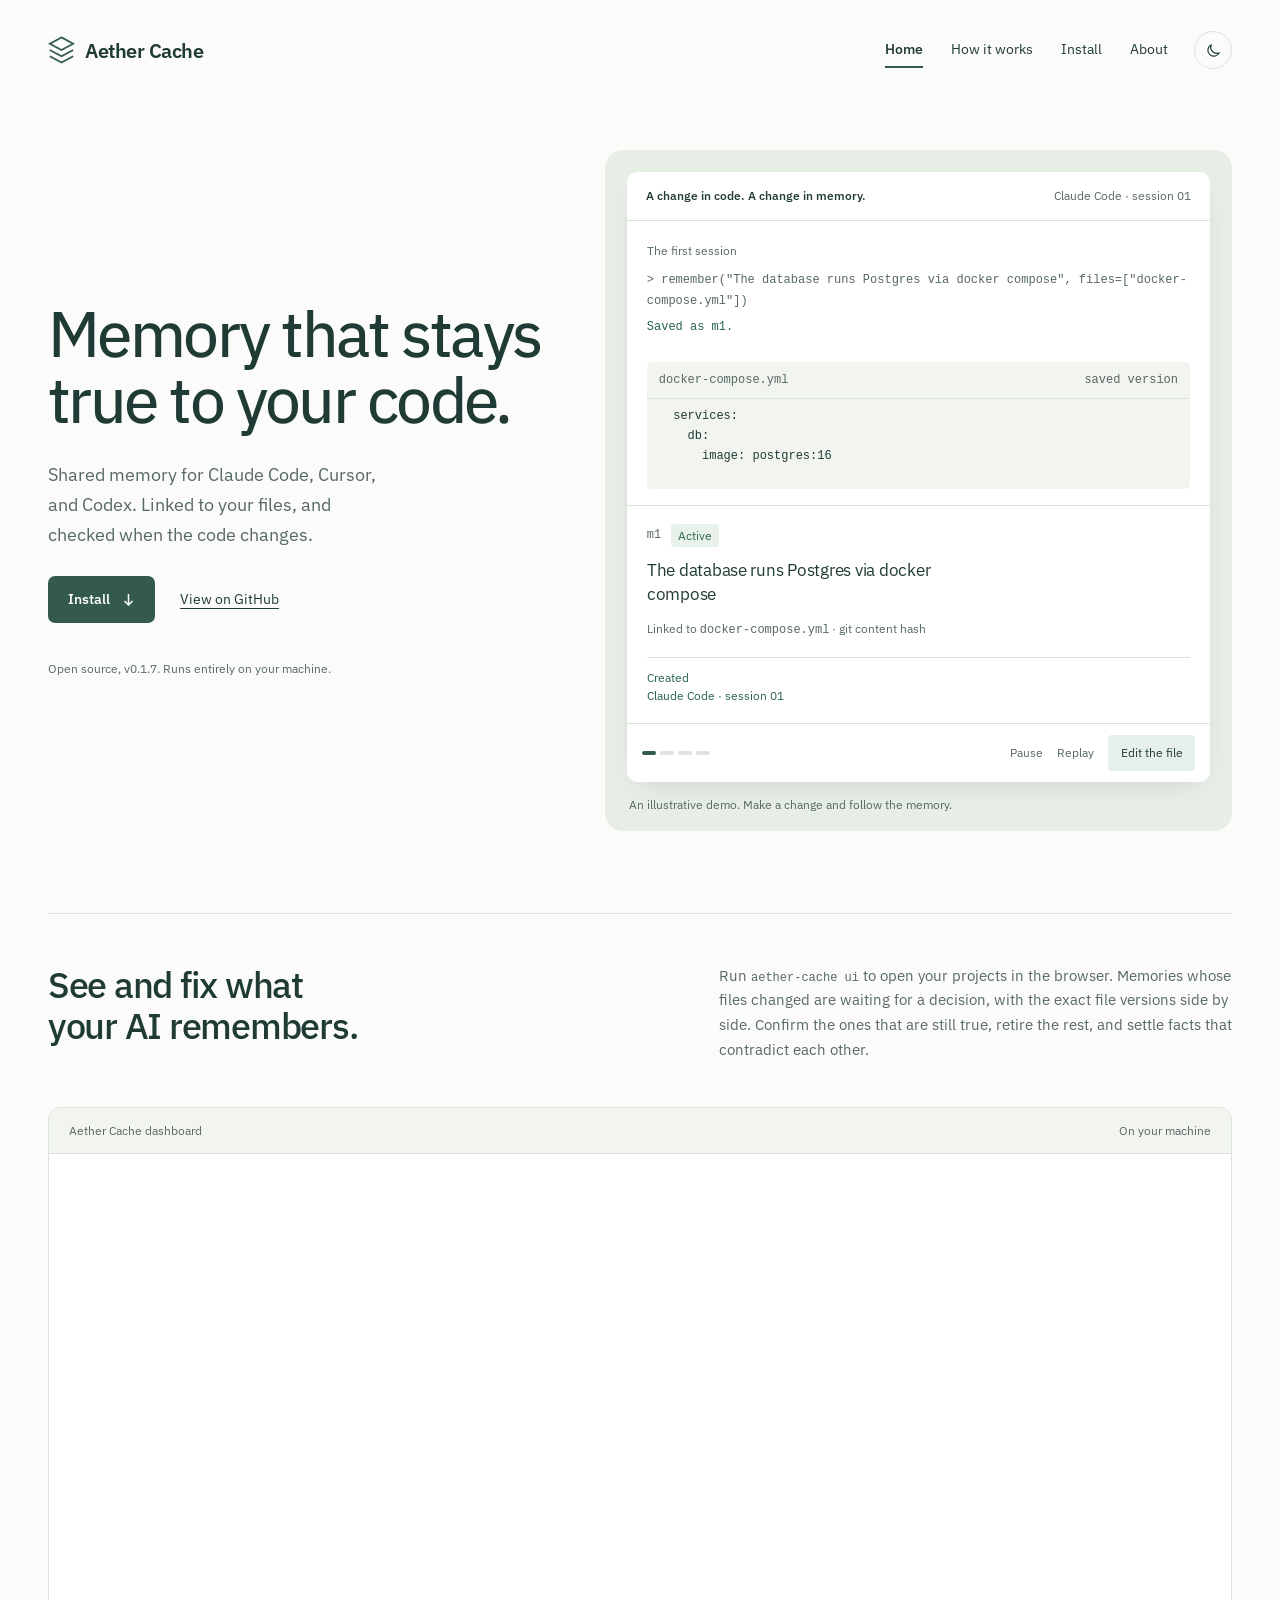
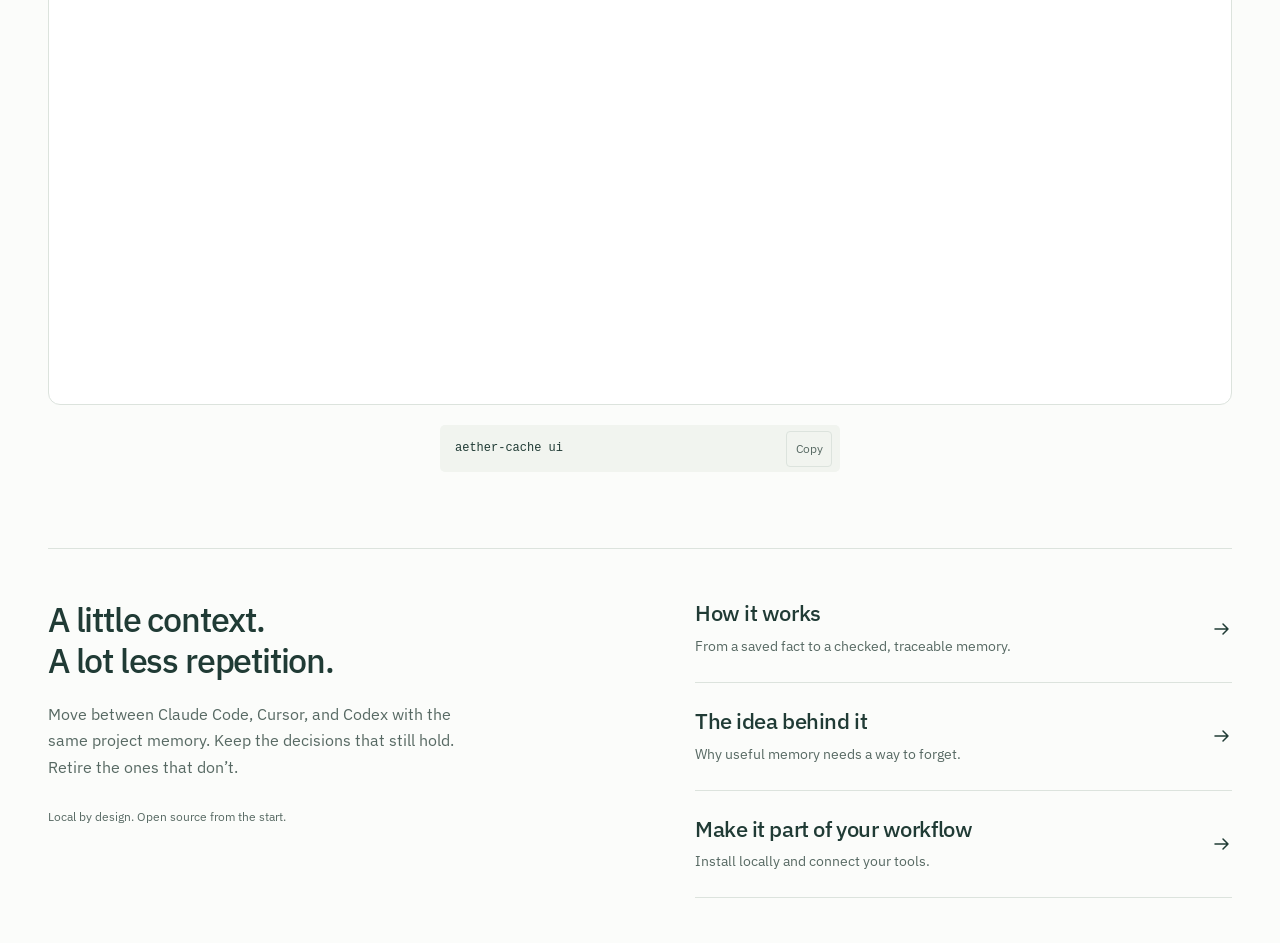
==== docs/index.html @ 4a7a73ed "0.1.7: automatic releases to PyPI, MCP Registry and GitHub" ====
<!doctype html>

<html lang="en">
  <head>
    <meta charset="utf-8" />
    <link
      href="data:image/svg+xml,%3Csvg xmlns=%27http://www.w3.org/2000/svg%27 viewBox=%270 0 32 32%27%3E%3Cpath d=%27M16 2 29 9 16 16 3 9 16 2Zm-13 14 13 7 13-7M3 23l13 7 13-7%27 fill=%27none%27 stroke=%27%2334594f%27 stroke-width=%272.3%27/%3E%3C/svg%3E"
      rel="icon"
    />
    <meta content="width=device-width,initial-scale=1" name="viewport" />
    <meta content="light dark" name="color-scheme" />
    <meta
      content="Shared memory for Claude Code, Cursor, and Codex. Local, open source, and checked against your code."
      name="description"
    />
    <title>Aether Cache — Memory that stays true to your code</title>
    <script>
      try {
        const t = localStorage.getItem("aether-theme");
        if (t === "light" || t === "dark")
          document.documentElement.dataset.theme = t;
      } catch (e) {}
    </script>
    <link href="assets/site.css?v=7" rel="stylesheet" />
    <link
      as="font"
      crossorigin=""
      href="assets/plex-sans.woff2"
      rel="preload"
      type="font/woff2"
    />
    <meta
      property="og:title"
      content="Aether Cache — Memory that stays true to your code"
    />
    <meta
      property="og:description"
      content="Shared memory for Claude Code, Cursor, and Codex. Local, open source, and checked against your code."
    />
    <meta property="og:type" content="website" />
    <meta
      property="og:url"
      content="https://anishchugh05.github.io/Aether-Cache-Redis-Compatible-Vector-Store/"
    />
    <meta
      property="og:image"
      content="https://anishchugh05.github.io/Aether-Cache-Redis-Compatible-Vector-Store/assets/og-image.png"
    />
    <meta property="og:image:width" content="1200" />
    <meta property="og:image:height" content="630" />
    <meta
      property="og:image:alt"
      content="Aether Cache. Memory that stays true to your code. A dashboard card shows a stale memory and the file versions behind it."
    />
    <meta name="twitter:card" content="summary_large_image" />
    <meta
      name="twitter:title"
      content="Aether Cache — Memory that stays true to your code"
    />
    <meta
      name="twitter:description"
      content="Shared memory for Claude Code, Cursor, and Codex. Local, open source, and checked against your code."
    />
    <meta
      name="twitter:image"
      content="https://anishchugh05.github.io/Aether-Cache-Redis-Compatible-Vector-Store/assets/og-image.png"
    />
    <meta
      name="twitter:image:alt"
      content="Aether Cache. Memory that stays true to your code. A stale-memory review card."
    />
  </head>
  <body class="page-index">
    <a class="skip" href="#main">Skip to content</a>
    <div class="wrap">
      <header class="masthead">
        <a aria-label="Aether Cache home" class="brand" href="index.html"
          ><svg
            aria-hidden="true"
            class="brand-mark"
            fill="none"
            viewBox="0 0 30 32"
          >
            <path
              d="M15 2 28 9 15 16 2 9 15 2Z"
              stroke="currentColor"
              stroke-width="2"
            ></path>
            <path
              d="m2 16 13 7 13-7M2 23l13 7 13-7"
              stroke="currentColor"
              stroke-width="2"
            ></path></svg
          >Aether Cache</a
        >
        <nav aria-label="Main navigation">
          <a aria-current="page" href="index.html">Home</a
          ><a href="how-it-works.html">How it works</a
          ><a href="install.html">Install</a><a href="about.html">About</a>
        </nav>
        <button
          aria-label="Switch color theme"
          class="theme"
          id="theme-toggle"
          type="button"
        >
          <svg
            aria-hidden="true"
            fill="none"
            height="17"
            viewBox="0 0 20 20"
            width="17"
          >
            <path
              d="M16.7 12.6A7 7 0 0 1 7.4 3.3 7 7 0 1 0 16.7 12.6Z"
              stroke="currentColor"
              stroke-linejoin="round"
              stroke-width="1.4"
            ></path>
          </svg>
        </button>
      </header>
    </div>
    <main id="main" tabindex="-1">
      <section aria-labelledby="hero-title" class="hero wrap">
        <div class="hero-copy">
          <h1 id="hero-title">Memory that stays true to your code.</h1>
          <div class="hero-aside">
            <p>
              Shared memory for Claude Code, Cursor, and Codex. Linked to your
              files, and checked when the code changes.
            </p>
            <div class="hero-actions">
              <a class="button" href="install.html"
                >Install
                <svg
                  aria-hidden="true"
                  fill="none"
                  height="14"
                  viewBox="0 0 13 14"
                  width="13"
                >
                  <path
                    d="M6.5 1v11m-4-4 4 4 4-4"
                    stroke="currentColor"
                    stroke-width="1.5"
                  ></path></svg></a
              ><a
                class="text-link"
                href="https://github.com/anishchugh05/Aether-Cache-Redis-Compatible-Vector-Store"
                >View on GitHub</a
              >
            </div>
          </div>
          <div class="hero-foot">
            <span>Open source, v0.1.7. Runs entirely on your machine.</span>
          </div>
        </div>
        <div class="hero-demo">
          <div
            aria-label="Interactive demonstration of a memory becoming outdated"
            class="workbench"
          >
            <div class="bench-bar">
              <span class="bench-title"
                >A change in code. A change in memory.</span
              ><span id="session-label">Claude Code · session 01</span>
            </div>
            <div class="bench-body">
              <div class="terminal">
                <div class="pane-label">
                  <span id="terminal-label">The first session</span>
                </div>
                <pre
                  id="demo-command"
                ><span class="prompt">&gt; </span>remember("The database runs Postgres via docker compose", files=["docker-compose.yml"])</pre>
                <div class="code-output" id="demo-output">Saved as m1.</div>
                <div class="file-diff">
                  <div class="file-title">
                    <span>docker-compose.yml</span
                    ><span id="file-state">saved version</span>
                  </div>
                  <div class="diff-code" id="diff-code">
                    <span class="diff-line"> services:</span
                    ><span class="diff-line"> db:</span
                    ><span class="diff-line"> image: postgres:16</span>
                  </div>
                </div>
              </div>
              <div class="inspector">
                <div class="memory-record">
                  <div class="memory-heading">
                    <code id="memory-id">m1</code
                    ><span class="badge" id="memory-status">Active</span>
                  </div>
                  <p class="memory-copy" id="memory-copy">
                    The database runs Postgres via docker compose
                  </p>
                  <div class="memory-meta" id="memory-meta">
                    Linked to <code>docker-compose.yml</code> · git content hash
                  </div>
                </div>
                <ol class="history" id="history">
                  <li class="current">
                    Created<span>Claude Code · session 01</span>
                  </li>
                </ol>
              </div>
            </div>
            <div class="bench-bottom">
              <div
                aria-hidden="true"
                class="step-indicator"
                id="step-indicator"
              >
                <i class="filled"></i><i></i><i></i><i></i
                ><span>1 of 4 · Remember</span>
              </div>
              <div class="controls">
                <button class="plain-button" id="pause" type="button">
                  Pause</button
                ><button class="plain-button" id="replay" type="button">
                  Replay</button
                ><button class="small-button" id="next" type="button">
                  Edit the file
                </button>
              </div>
            </div>
          </div>
          <p class="demo-caption">
            An illustrative demo. Make a change and follow the memory.
          </p>
        </div>
        <div
          aria-atomic="true"
          aria-live="polite"
          class="sr-only"
          id="demo-announcement"
          role="status"
        ></div>
      </section>
      <section class="dashboard-section wrap" aria-labelledby="dashboard-title">
        <div class="section-lead">
          <h2 id="dashboard-title">See and fix what your AI remembers.</h2>
          <p>
            Run <code>aether-cache ui</code> to open your projects in the
            browser. Memories whose files changed are waiting for a decision,
            with the exact file versions side by side. Confirm the ones that are
            still true, retire the rest, and settle facts that contradict each
            other.
          </p>
        </div>
        <figure class="dashboard-window">
          <figcaption class="dashboard-window-bar">
            <span>Aether Cache dashboard</span><span>On your machine</span>
          </figcaption>
          <picture data-theme-picture>
            <source
              data-dark-source
              data-mobile-source
              media="(max-width: 600px) and (prefers-color-scheme: dark)"
              srcset="assets/stale-card-dark.png 2x"
              width="860"
              height="618"
            />
            <source
              media="(max-width: 600px)"
              srcset="assets/stale-card-light.png 2x"
              width="860"
              height="618"
            />
            <source
              data-dark-source
              media="(prefers-color-scheme: dark)"
              srcset="assets/dashboard-dark.png 2x"
            />
            <img
              id="dashboard-image"
              src="assets/dashboard-light.png"
              srcset="assets/dashboard-light.png 2x"
              width="1440"
              height="900"
              loading="lazy"
              decoding="async"
              alt="Aether Cache dashboard showing two memories flagged as stale because docker-compose.yml and ci.yml changed, with saved and current file versions, plus one possible contradiction to resolve."
            />
          </picture>
        </figure>
        <div class="code-block dashboard-command">
          <pre>aether-cache ui</pre>
          <button
            type="button"
            class="copy-button"
            data-copy="aether-cache ui"
            aria-label="Copy dashboard command"
          >
            Copy
          </button>
        </div>
      </section>
      <section aria-labelledby="explore-title" class="home-directory wrap">
        <div class="directory-intro">
          <h2 id="explore-title">
            A little context.<br />A lot less repetition.
          </h2>
          <p>
            Move between Claude Code, Cursor, and Codex with the same project
            memory. Keep the decisions that still hold. Retire the ones that
            don’t.
          </p>
          <span class="directory-note"
            >Local by design. Open source from the start.</span
          >
        </div>
        <div class="directory-links">
          <a href="how-it-works.html"
            ><div>
              <h3>How it works</h3>
              <p>From a saved fact to a checked, traceable memory.</p>
            </div>
            <svg
              aria-hidden="true"
              class="link-arrow"
              fill="none"
              height="20"
              viewBox="0 0 20 20"
              width="20"
            >
              <path
                d="M3 10h13m-5-5 5 5-5 5"
                stroke="currentColor"
                stroke-linecap="round"
                stroke-linejoin="round"
                stroke-width="1.5"
              ></path></svg
          ></a>
          <a href="about.html"
            ><div>
              <h3>The idea behind it</h3>
              <p>Why useful memory needs a way to forget.</p>
            </div>
            <svg
              aria-hidden="true"
              class="link-arrow"
              fill="none"
              height="20"
              viewBox="0 0 20 20"
              width="20"
            >
              <path
                d="M3 10h13m-5-5 5 5-5 5"
                stroke="currentColor"
                stroke-linecap="round"
                stroke-linejoin="round"
                stroke-width="1.5"
              ></path></svg
          ></a>
          <a href="install.html"
            ><div>
              <h3>Make it part of your workflow</h3>
              <p>Install locally and connect your tools.</p>
            </div>
            <svg
              aria-hidden="true"
              class="link-arrow"
              fill="none"
              height="20"
              viewBox="0 0 20 20"
              width="20"
            >
              <path
                d="M3 10h13m-5-5 5 5-5 5"
                stroke="currentColor"
                stroke-linecap="round"
                stroke-linejoin="round"
                stroke-width="1.5"
              ></path></svg
          ></a>
        </div>
      </section>
    </main>
    <div class="wrap">
      <footer class="footer">
        <span>© 2026 Anish Chugh</span>
        <div class="footer-links">
          <a href="install.html#faq">FAQ</a
          ><a href="https://github.com/anishchugh05/Aether-Cache-Redis-Compatible-Vector-Store/blob/main/LICENSE"
            >License</a
          ><a href="install.html#contact">Contact</a
          ><a
            href="https://github.com/anishchugh05/Aether-Cache-Redis-Compatible-Vector-Store"
            >GitHub</a
          ><a href="https://pypi.org/project/aether-cache/">PyPI</a
          ><a href="https://glama.ai/mcp/servers/anishchugh05/Aether-Cache-Redis-Compatible-Vector-Store">Glama</a
          ><span>Aether Cache v0.1.7</span>
        </div>
      </footer>
    </div>
    <div
      aria-live="polite"
      class="sr-only"
      id="copy-status"
      role="status"
    ></div>
    <script defer="" src="assets/site.js?v=7"></script>
  </body>
</html>
---- docs/assets/site.css ----
/* IBM Plex Sans, SIL Open Font License; see FONT-LICENSE.txt. */
@font-face {
  font-family: "IBM Plex Sans";
  font-style: normal;
  font-weight: 400 700;
  font-display: swap;
  src: url(plex-sans.woff2) format("woff2");
}
:root {
  --paper: #fbfcfa;
  --surface: #fff;
  --ink: #203b35;
  --muted: #576963;
  --accent: #34594f;
  --accent-soft: #e6efeb;
  --active: #29654a;
  --active-soft: #e8f2eb;
  --stale: #a34b39;
  --stale-soft: #faede7;
  --line: #dce3dd;
  --subtle: #f1f4ef;
  --deep: #233e37;
  --inverse: #eef4ed;
  --canvas: #e7eee6;
  --mono: ui-monospace, SFMono-Regular, Consolas, monospace;
  --sans: "IBM Plex Sans", sans-serif;
  --ease: cubic-bezier(0.23, 1, 0.32, 1);
}
@media (prefers-color-scheme: dark) {
  :root:not([data-theme="light"]) {
    --paper: #16221f;
    --surface: #1d2c27;
    --ink: #e9eee5;
    --muted: #b0bfb4;
    --accent: #bdcfc1;
    --accent-soft: #2b4036;
    --active: #b1d3b9;
    --active-soft: #294034;
    --stale: #edb4a2;
    --stale-soft: #48352c;
    --line: #3a4d43;
    --subtle: #22342b;
    --deep: #243b32;
    --canvas: #283d32;
  }
}
:root[data-theme="dark"] {
  --paper: #16221f;
  --surface: #1d2c27;
  --ink: #e9eee5;
  --muted: #b0bfb4;
  --accent: #bdcfc1;
  --accent-soft: #2b4036;
  --active: #b1d3b9;
  --active-soft: #294034;
  --stale: #edb4a2;
  --stale-soft: #48352c;
  --line: #3a4d43;
  --subtle: #22342b;
  --deep: #243b32;
  --canvas: #283d32;
}
* {
  box-sizing: border-box;
}
html {
  scroll-behavior: smooth;
  scroll-padding-top: 40px;
  scrollbar-color: var(--line) var(--paper);
}
body {
  margin: 0;
  color: var(--ink);
  background: var(--paper);
  font: 16px/1.65 var(--sans);
  -webkit-font-smoothing: antialiased;
}
h1,
h2,
h3,
p,
pre {
  margin: 0;
}
h1,
h2,
h3 {
  text-wrap: balance;
  font-weight: 500;
}
h1 {
  font-size: 64px;
  line-height: 1.03;
  letter-spacing: -0.04em;
}
h2 {
  font-size: 40px;
  line-height: 1.15;
  letter-spacing: -0.035em;
}
h3 {
  font-size: 22px;
  line-height: 1.3;
  letter-spacing: -0.02em;
}
p {
  max-width: 65ch;
}
a {
  color: inherit;
  text-underline-offset: 4px;
}
button {
  font: inherit;
  cursor: pointer;
}
button,
a {
  touch-action: manipulation;
  -webkit-tap-highlight-color: transparent;
}
button:disabled {
  cursor: default;
  opacity: 0.55;
}
button:focus-visible,
a:focus-visible {
  outline: 2px solid var(--accent);
  outline-offset: 5px;
}
::selection {
  color: var(--surface);
  background: var(--accent);
}
code,
pre {
  font-family: var(--mono);
}
code {
  font-size: 0.8em;
}
pre {
  font-size: 12px;
  line-height: 1.8;
  white-space: pre-wrap;
  overflow-wrap: anywhere;
}
.wrap {
  width: min(1200px, calc(100% - 96px));
  margin-inline: auto;
}
.muted {
  color: var(--muted);
}
.sr-only {
  position: absolute;
  width: 1px;
  height: 1px;
  padding: 0;
  margin: -1px;
  overflow: hidden;
  clip: rect(0, 0, 0, 0);
  white-space: nowrap;
  border: 0;
}
[hidden] {
  display: none !important;
}
.skip {
  position: fixed;
  left: 16px;
  top: -100px;
  background: var(--surface);
  padding: 10px;
  z-index: 20;
}
.skip:focus {
  top: 12px;
}
/* Quiet navigation leaves the first viewport to the product. */
.masthead {
  height: 100px;
  display: flex;
  align-items: center;
  justify-content: space-between;
}
.brand {
  display: inline-flex;
  align-items: center;
  gap: 10px;
  text-decoration: none;
  font-size: 20px;
  font-weight: 600;
  letter-spacing: -0.025em;
}
.brand-mark {
  width: 27px;
  height: 30px;
  color: var(--accent);
}
nav {
  display: flex;
  align-items: center;
  gap: 30px;
  font-size: 14px;
}
nav a {
  text-decoration: none;
}
.theme {
  display: grid;
  place-items: center;
  width: 38px;
  height: 38px;
  background: transparent;
  border: 1px solid var(--line);
  border-radius: 50%;
  color: var(--ink);
}
.hero {
  display: grid;
  grid-template-columns: 0.88fr 1.12fr;
  gap: 64px;
  align-items: center;
  padding: 50px 0 82px;
}
.hero-copy h1 {
  max-width: 8em;
  font-weight: 450;
}
.hero-aside > p {
  font-size: 18px;
  line-height: 1.65;
  max-width: 30ch;
  color: var(--muted);
  margin: 27px 0;
}
.hero-actions {
  display: flex;
  align-items: center;
  gap: 25px;
}
.button {
  display: inline-flex;
  align-items: center;
  justify-content: center;
  gap: 12px;
  text-decoration: none;
  color: var(--surface);
  background: var(--accent);
  border: 0;
  border-radius: 7px;
  padding: 12px 20px;
  font-size: 14px;
  font-weight: 550;
  transition: transform 140ms var(--ease);
}
.button:active {
  transform: scale(0.98);
}
.text-link {
  font-size: 14px;
}
.hero-foot {
  display: flex;
  flex-wrap: wrap;
  gap: 18px;
  font-size: 12px;
  color: var(--muted);
  margin-top: 36px;
}
.hero-foot span + span:before {
  content: "·";
  margin-right: 18px;
}
.hero-demo {
  background: var(--canvas);
  padding: 22px 22px 0;
  border-radius: 18px;
  min-width: 0;
}
.demo-caption {
  font-size: 12px;
  color: var(--muted);
  padding: 14px 2px 17px;
  line-height: 1.5;
}
.workbench {
  background: var(--surface);
  border-radius: 10px;
  box-shadow: 0 10px 28px -14px #203b3533;
  overflow: hidden;
}
.bench-bar {
  display: flex;
  align-items: center;
  justify-content: space-between;
  gap: 16px;
  border-bottom: 1px solid var(--line);
  padding: 14px 19px;
  font-size: 12px;
  color: var(--muted);
}
.bench-title {
  font-weight: 550;
  color: var(--ink);
  font-size: 12px;
}
.bench-bar #session-label {
  max-width: 140px;
  text-align: right;
  font-size: 12px;
  line-height: 1.45;
}
.terminal {
  padding: 20px 20px 16px;
}
.pane-label {
  font-size: 12px;
  color: var(--muted);
  display: flex;
  justify-content: space-between;
  margin-bottom: 9px;
}
.terminal pre {
  font-size: 12px;
  min-height: 44px;
  color: var(--muted);
}
.code-output {
  font: 12px/1.6 var(--mono);
  min-height: 36px;
  margin: 4px 0 8px;
  color: var(--active);
}
.file-diff {
  background: var(--subtle);
  border-radius: 5px;
  overflow: hidden;
}
.file-title {
  display: flex;
  justify-content: space-between;
  padding: 9px 12px;
  border-bottom: 1px solid var(--line);
  font: 12px/1.5 var(--mono);
  color: var(--muted);
}
.diff-code {
  padding: 7px 0;
  font: 12px/1.7 var(--mono);
  min-height: 90px;
}
.diff-line {
  display: block;
  padding: 0 12px;
  white-space: pre-wrap;
  overflow-wrap: anywhere;
}
.removed {
  color: var(--stale);
  background: var(--stale-soft);
}
.added {
  color: var(--active);
  background: var(--active-soft);
}
.inspector {
  padding: 18px 20px;
  border-top: 1px solid var(--line);
  min-height: 210px;
}
.memory-record {
  margin-bottom: 16px;
}
.memory-heading {
  display: flex;
  align-items: center;
  gap: 10px;
  margin-bottom: 12px;
}
.memory-heading code {
  font-size: 12px;
  color: var(--muted);
}
.badge {
  color: var(--active);
  background: var(--active-soft);
  padding: 2px 7px;
  font-size: 12px;
  border-radius: 3px;
}
.badge.outdated {
  color: var(--stale);
  background: var(--stale-soft);
}
.badge.pending {
  background: var(--subtle);
  color: var(--muted);
}
.memory-copy {
  font-size: 17px;
  line-height: 1.4;
  letter-spacing: -0.015em;
  max-width: 30ch;
}
.memory-copy.retired {
  color: var(--muted);
  text-decoration: line-through;
  text-decoration-thickness: 1px;
}
.memory-meta {
  font-size: 12px;
  color: var(--muted);
  margin-top: 12px;
}
.memory-meta code {
  font-size: 12px;
}
.history {
  list-style: none;
  display: flex;
  gap: 14px;
  padding: 12px 0 0;
  margin: 0;
  border-top: 1px solid var(--line);
  font-size: 12px;
}
.history li {
  position: relative;
  flex: 1;
  min-width: 0;
  padding: 0;
  color: var(--muted);
  line-height: 1.4;
  overflow-wrap: anywhere;
}
.history li:last-child {
  padding-bottom: 0;
}
.history li:before {
  display: none;
}
.history .current {
  color: var(--active);
}
.history .current:before {
  background: var(--active);
}
.history .stale {
  color: var(--stale);
}
.history .stale:before {
  background: var(--stale);
}
.history span {
  display: block;
  font-size: 12px;
  line-height: 1.5;
}
.bench-bottom {
  padding: 11px 15px;
  border-top: 1px solid var(--line);
  display: flex;
  gap: 16px;
  align-items: center;
  justify-content: space-between;
}
.step-indicator {
  display: flex;
  gap: 4px;
  align-items: center;
}
.step-indicator i {
  height: 4px;
  width: 14px;
  background: var(--line);
  border-radius: 2px;
}
.step-indicator .filled {
  background: var(--accent);
}
.step-indicator span {
  font-size: 0;
}
.controls {
  display: flex;
  align-items: center;
  gap: 14px;
}
.small-button,
.plain-button {
  font-size: 12px;
  min-height: 36px;
  border: 0;
  color: var(--ink);
  background: transparent;
  padding: 5px 0;
}
.small-button {
  border-radius: 4px;
  background: var(--accent-soft);
  padding: 5px 9px;
  min-width: 87px;
}
.plain-button {
  color: var(--muted);
}
/* A change in reading pace, rather than another full-width banner. */
.problem {
  padding: 48px 0 72px;
}
.problem-inner {
  display: grid;
  grid-template-columns: 0.68fr 1.32fr;
  gap: 90px;
  border-top: 1px solid var(--line);
  padding-top: 44px;
}
.problem h2 {
  font-size: 26px;
  letter-spacing: -0.025em;
  line-height: 1.3;
  max-width: 15ch;
}
.problem p {
  font-size: 17px;
  color: var(--muted);
  max-width: 58ch;
}
.section {
  padding-block: 80px;
}
.section-lead {
  display: flex;
  justify-content: space-between;
  gap: 70px;
  align-items: end;
  margin-bottom: 44px;
}
.section-lead h2 {
  max-width: 17ch;
}
.section-lead > p {
  font-size: 15px;
  color: var(--muted);
  max-width: 43ch;
}
.features {
  padding-top: 15px;
  padding-bottom: 80px;
}
.features .section-lead h2 {
  max-width: 25ch;
  font-size: 35px;
}
.feature-proofs {
  display: grid;
  grid-template-columns: 1fr 1fr;
  gap: 70px;
}
.feature-row h3 {
  margin-bottom: 13px;
}
.feature-row p {
  font-size: 15px;
  line-height: 1.7;
  color: var(--muted);
}
.evidence {
  font-size: 14px;
  line-height: 1.8;
  margin-top: 24px;
  overflow-wrap: anywhere;
}
.evidence code {
  font-size: 12px;
}
.evidence .old {
  color: var(--stale);
  text-decoration: line-through;
}
.evidence .new {
  color: var(--active);
}
.evidence .small {
  font-size: 12px;
  color: var(--muted);
  margin-top: 5px;
}
.feature-proofs .evidence {
  background: var(--subtle);
  border-radius: 6px;
  min-height: 116px;
  padding: 18px 22px;
}
.feature-support {
  margin-top: 44px;
  border-top: 1px solid var(--line);
}
.feature-support .feature-row {
  display: grid;
  grid-template-columns: 1.25fr 0.75fr;
  gap: 85px;
  padding: 27px 0;
  border-bottom: 1px solid var(--line);
}
.feature-support h3 {
  font-size: 19px;
  margin-bottom: 8px;
}
.feature-support p {
  font-size: 14px;
  max-width: 57ch;
}
.feature-support .evidence {
  margin: 0;
  align-self: center;
  font-size: 12px;
}
.tool-names {
  display: flex;
  gap: 20px;
  font-size: 13px;
  font-weight: 550;
  margin-bottom: 7px;
}
/* The engine is an architectural cross-section, with typography doing the labeling. */
.stack-section {
  background: var(--deep);
  color: #edf3ec;
  padding-block: 68px;
}
.stack-grid {
  display: grid;
  grid-template-columns: 0.8fr 1.2fr;
  gap: 100px;
  align-items: start;
}
.stack-copy h2 {
  font-size: 37px;
  max-width: 10ch;
}
.stack-copy p {
  font-size: 15px;
  color: #c1d0c5;
  margin-top: 23px;
}
.stack-copy .aside-note {
  font-size: 12px;
  line-height: 1.8;
  margin-top: 30px;
  padding-top: 19px;
  border-top: 1px solid #526c5e;
}
.layers {
  list-style: none;
  padding: 0;
  margin: 0;
}
.layer {
  display: grid;
  grid-template-columns: 125px 1fr;
  gap: 25px;
  padding: 19px 23px;
  background: #304c40;
  border-top: 1px solid #607669;
}
.layer:first-child {
  margin-left: 40px;
}
.layer:nth-child(2) {
  margin-left: 30px;
  background: #345344;
}
.layer:nth-child(3) {
  margin-left: 20px;
  background: #3a5b49;
}
.layer:nth-child(4) {
  margin-left: 10px;
  background: #426450;
}
.layer:last-child {
  background: #c7d7bd;
  color: #253f31;
}
.layer strong {
  font-size: 14px;
  font-weight: 550;
}
.layer p {
  font-size: 12px;
  line-height: 1.65;
  color: #e0e9df;
}
.layer:last-child p {
  color: #304b37;
}
.stack-base {
  font-size: 12px;
  color: #c1d0c5;
  margin-top: 17px;
}
.architecture {
  background: var(--subtle);
  border-radius: 10px;
  padding: 24px 28px;
}
.architecture-top {
  display: flex;
  justify-content: space-between;
  color: var(--muted);
  font-size: 12px;
}
.architecture svg {
  width: 100%;
  height: auto;
  display: block;
  margin-top: 12px;
}
.architecture .box {
  fill: var(--surface);
  stroke: var(--line);
}
.architecture .engine {
  fill: var(--accent-soft);
  stroke: var(--accent);
}
.architecture .connector {
  fill: none;
  stroke: var(--muted);
  stroke-width: 1.2;
}
.architecture text {
  font-family: var(--sans);
  fill: var(--ink);
}
.architecture .svg-muted {
  fill: var(--muted);
}
.architecture .svg-blue {
  fill: var(--accent);
}
.mobile-diagram {
  display: none !important;
}
.architecture-note {
  font-size: 12px;
  color: var(--muted);
  margin-top: 16px;
}
.install-section {
  background: var(--subtle);
  padding-block: 72px;
}
.install-grid {
  display: grid;
  grid-template-columns: 0.83fr 1.17fr;
  gap: 95px;
}
.install-intro h2 {
  max-width: 11ch;
}
.install-intro > p {
  font-size: 16px;
  color: var(--muted);
  margin-top: 24px;
}
.install-version {
  font-size: 12px;
  color: var(--muted);
  margin-top: 26px;
}
.install-step {
  display: grid;
  grid-template-columns: 25px 1fr;
  gap: 16px;
  margin-bottom: 28px;
}
.step-number {
  font-size: 12px;
  line-height: 24px;
  width: 24px;
  height: 24px;
  text-align: center;
  border: 1px solid var(--line);
  border-radius: 50%;
  color: var(--muted);
}
.install-step h3 {
  font-size: 18px;
  line-height: 24px;
  margin-bottom: 12px;
}
.install-step p {
  font-size: 12px;
  color: var(--muted);
  margin-top: 13px;
}
.prereq {
  display: grid;
  gap: 14px;
}
.prereq-row strong {
  font-size: 12px;
  font-weight: 500;
}
.prereq-row > a {
  font-size: 12px;
  color: var(--muted);
  margin-left: 12px;
}
.prereq-row p {
  margin-top: 5px;
}
.prereq-note {
  margin: 0;
  font-size: 13px;
  color: var(--muted);
}
.code-block {
  background: var(--surface);
  border-radius: 5px;
  padding: 13px 65px 13px 15px;
  position: relative;
  margin-top: 7px;
  min-height: 47px;
}
.code-block pre {
  font-size: 12px;
  white-space: pre-wrap;
  overflow-wrap: anywhere;
}
.install-step .prereq-note {
  margin-top: 10px;
}
.prereq-note a,
.other-ways a {
  color: var(--ink);
  text-underline-offset: 3px;
}
.other-ways {
  margin-top: 44px;
  padding-top: 28px;
  border-top: 1px solid var(--line);
  scroll-margin-top: 24px;
}
.other-ways h2 {
  font-size: 18px;
  line-height: 24px;
  font-weight: 500;
  letter-spacing: 0;
}
.other-ways > p {
  font-size: 13px;
  color: var(--muted);
  margin: 8px 0 16px;
  max-width: 60ch;
}
.other-ways .prereq-row + .prereq-row {
  margin-top: 14px;
}
.copy-button {
  position: absolute;
  right: 8px;
  top: 9px;
  background: transparent;
  color: var(--muted);
  border: 1px solid var(--line);
  border-radius: 4px;
  font-size: 12px;
  min-width: 46px;
  min-height: 28px;
  padding: 4px 7px;
}
.install-main {
  background: var(--deep);
  color: #edf3ec;
  padding-block: 21px;
}
.install-main pre {
  font-size: 12px;
  line-height: 2;
}
.install-main .copy-button {
  color: #edf3ec;
  border-color: #607669;
}
.prompt-quote {
  font-size: 15px;
  line-height: 1.7;
  letter-spacing: -0.01em;
  margin: 14px 0 0;
  padding: 15px 18px;
  background: var(--accent-soft);
  border-radius: 5px;
}
.command-list {
  padding: 0;
  margin: 24px 0 0;
  list-style: none;
}
.command-list li {
  display: flex;
  gap: 20px;
  padding: 11px 0;
  border-top: 1px solid var(--line);
  font-size: 12px;
  color: var(--muted);
}
.command-list code {
  flex-shrink: 0;
  font-size: 12px;
  color: var(--ink);
}
.measurement-table {
  margin-bottom: 45px;
}
table {
  width: 100%;
  border-collapse: collapse;
  text-align: left;
  font-size: 13px;
  font-variant-numeric: tabular-nums;
}
th,
td {
  padding: 22px 24px 22px 0;
  border-bottom: 1px solid var(--line);
  vertical-align: top;
}
thead th {
  font-size: 12px;
  font-weight: 400;
  color: var(--muted);
  padding-top: 0;
  padding-bottom: 13px;
}
tbody th {
  font-size: 16px;
  font-weight: 500;
  letter-spacing: -0.015em;
}
td strong {
  display: block;
  font-size: 17px;
  font-weight: 500;
}
td span {
  display: block;
  font-size: 12px;
  color: var(--muted);
  margin-top: 4px;
}
td:last-child {
  color: var(--muted);
  font-size: 12px;
}
.finding {
  display: grid;
  grid-template-columns: 1fr 1fr;
  gap: 90px;
  align-items: center;
}
.finding h3 {
  font-size: 24px;
  max-width: 24ch;
  margin-bottom: 15px;
}
.finding p {
  font-size: 14px;
  color: var(--muted);
}
.plot {
  padding: 24px;
  background: var(--subtle);
  border-radius: 7px;
  font-size: 12px;
}
.plot-head {
  display: flex;
  justify-content: space-between;
  font-size: 12px;
  color: var(--muted);
  margin-bottom: 20px;
}
.plot-label {
  display: flex;
  justify-content: space-between;
  margin: 16px 0 8px;
}
.plot-track {
  height: 10px;
  background: var(--line);
  position: relative;
}
.plot-range {
  position: absolute;
  left: 73%;
  width: 19%;
  height: 100%;
  background: var(--accent);
}
.plot-point {
  position: absolute;
  left: 94%;
  height: 18px;
  top: -4px;
  width: 3px;
  background: var(--stale);
}
.plot-ticks {
  display: flex;
  justify-content: space-between;
  font-size: 12px;
  color: var(--muted);
  margin-top: 13px;
}
.plot-example {
  font: 12px/1.8 var(--mono);
  margin-top: 20px;
  color: var(--muted);
}
.measurement-note {
  margin-top: 25px;
  font-size: 12px;
  color: var(--muted);
}
.status-section {
  padding-block: 46px;
  border-top: 1px solid var(--line);
}
.status-grid {
  display: grid;
  grid-template-columns: 1fr 1fr;
  gap: 90px;
}
.status-grid h2 {
  font-size: 28px;
  line-height: 1.2;
}
.status-grid > div > p {
  font-size: 14px;
  color: var(--muted);
  margin-top: 16px;
}
.status-row {
  display: grid;
  grid-template-columns: 58px 1fr;
  gap: 20px;
  border-bottom: 1px solid var(--line);
  padding: 0 0 18px;
  margin-bottom: 18px;
  font-size: 12px;
}
.status-row p {
  font-size: 13px;
  color: var(--muted);
}
.status-row > span {
  color: var(--muted);
}
.status-row .now {
  color: var(--active);
}
.closing {
  display: flex;
  justify-content: space-between;
  align-items: center;
  padding: 40px 0 60px;
  gap: 30px;
}
.closing h3 {
  font-size: 28px;
}
.closing p {
  font-size: 14px;
  color: var(--muted);
  margin-top: 8px;
}
.footer {
  padding: 25px 0 34px;
  border-top: 1px solid var(--line);
  font-size: 12px;
  color: var(--muted);
  display: flex;
  align-items: center;
  justify-content: space-between;
  gap: 25px;
}
.footer-links {
  display: flex;
  flex-wrap: wrap;
  gap: 8px 24px;
}
.footer-links > * {
  white-space: nowrap;
}
.footer a {
  text-decoration: none;
}
@media (hover: hover) and (pointer: fine) {
  .button:hover {
    opacity: 0.9;
  }
  .small-button:hover,
  .copy-button:hover,
  .theme:hover {
    background: var(--accent-soft);
  }
}
@media (min-width: 1600px) {
  .wrap {
    width: min(1280px, calc(100% - 120px));
  }
  .hero {
    gap: 90px;
  }
}
@media (max-width: 1100px) {
  .wrap {
    width: calc(100% - 64px);
  }
  .hero {
    gap: 40px;
    grid-template-columns: 0.85fr 1.15fr;
  }
  .hero h1 {
    font-size: 59px;
  }
  .hero-demo {
    padding: 15px 15px 0;
  }
  .hero-aside > p {
    font-size: 16px;
  }
  .inspector {
    grid-template-columns: 1fr 110px;
    gap: 15px;
  }
  .memory-copy {
    font-size: 15px;
  }
  .stack-grid,
  .install-grid {
    gap: 55px;
  }
  .layer {
    grid-template-columns: 100px 1fr;
    gap: 15px;
    padding: 16px;
  }
  .problem-inner,
  .finding,
  .status-grid {
    gap: 50px;
  }
  .feature-proofs {
    gap: 45px;
  }
  .feature-support .feature-row {
    gap: 50px;
  }
}
@media (max-width: 860px) {
  .masthead {
    height: 84px;
  }
  nav {
    gap: 20px;
  }
  .hero {
    grid-template-columns: 1fr;
    gap: 38px;
    padding: 35px 0 40px;
  }
  .hero-copy {
    max-width: 640px;
  }
  .hero-copy h1 {
    max-width: 12ch;
    font-size: 64px;
  }
  .hero-aside > p {
    font-size: 17px;
    max-width: 42ch;
    margin-block: 22px;
  }
  .hero-foot {
    margin-top: 25px;
  }
  .hero-demo {
    max-width: 670px;
    width: 100%;
    padding: 24px 24px 0;
  }
  .terminal pre {
    min-height: 42px;
  }
  .inspector {
    grid-template-columns: 1fr 180px;
    min-height: 165px;
  }
  .memory-copy {
    font-size: 18px;
  }
  .bench-bar #session-label {
    max-width: none;
  }
  .hero-demo .demo-caption {
    text-align: center;
  }
  .section {
    padding-block: 60px;
  }
  .problem {
    padding: 30px 0 55px;
  }
  .problem-inner {
    gap: 35px;
  }
  .features {
    padding-top: 0;
  }
  .stack-grid {
    gap: 40px;
    grid-template-columns: 1fr 1.4fr;
  }
  .stack-copy h2 {
    font-size: 32px;
  }
  .layer {
    grid-template-columns: 1fr;
    gap: 5px;
  }
  .layer:first-child {
    margin-left: 24px;
  }
  .layer:nth-child(2) {
    margin-left: 18px;
  }
  .layer:nth-child(3) {
    margin-left: 12px;
  }
  .layer:nth-child(4) {
    margin-left: 6px;
  }
  .install-grid {
    grid-template-columns: 0.8fr 1.2fr;
    gap: 40px;
  }
  .section-lead {
    gap: 40px;
    align-items: start;
  }
  .section-lead h2 {
    font-size: 34px;
  }
  .section-lead p {
    max-width: 33ch;
    font-size: 14px;
  }
  .install-intro h2 {
    font-size: 34px;
  }
  .finding {
    gap: 35px;
  }
  .plot {
    padding: 18px;
  }
  .status-grid {
    gap: 40px;
  }
  th,
  td {
    padding-right: 18px;
  }
  tbody th {
    font-size: 14px;
  }
  td strong {
    font-size: 15px;
  }
}
@media (max-width: 600px) {
  .wrap {
    width: calc(100% - 40px);
  }
  .masthead {
    height: 76px;
  }
  .brand {
    font-size: 18px;
  }
  .brand-mark {
    width: 23px;
    height: 25px;
  }
  nav {
    gap: 17px;
    font-size: 13px;
  }
  .nav-how,
  .nav-github {
    display: none;
  }
  .theme {
    width: 34px;
    height: 34px;
  }
  .hero {
    padding-top: 26px;
    padding-bottom: 30px;
    gap: 30px;
  }
  .hero-copy h1 {
    font-size: clamp(45px, 12vw, 65px);
    line-height: 1.07;
    max-width: 12ch;
  }
  .hero-aside > p {
    font-size: 16px;
    max-width: 35ch;
    margin-block: 22px;
  }
  .hero-actions {
    gap: 24px;
  }
  .button {
    padding: 12px 18px;
    min-height: 44px;
  }
  .hero-foot {
    font-size: 12px;
    gap: 12px;
  }
  .hero-foot span + span:before {
    margin-right: 12px;
  }
  .hero-demo {
    padding: 12px 12px 0;
    border-radius: 13px;
  }
  .workbench {
    border-radius: 7px;
  }
  .bench-bar {
    padding: 11px 13px;
    gap: 12px;
  }
  .bench-title {
    font-size: 12px;
    max-width: 20ch;
    line-height: 1.5;
  }
  .bench-bar #session-label {
    max-width: 100px;
    font-size: 12px;
  }
  .terminal {
    padding: 17px 13px 14px;
  }
  .pane-label {
    font-size: 12px;
  }
  .terminal pre {
    font-size: 12px;
    min-height: 74px;
  }
  .code-output {
    font-size: 12px;
    min-height: 36px;
  }
  .file-title {
    font-size: 12px;
    padding: 8px 9px;
    gap: 10px;
  }
  .diff-code {
    font-size: 12px;
  }
  .diff-line {
    padding-inline: 9px;
  }
  .inspector {
    padding: 16px 13px;
    min-height: 0;
  }
  .memory-copy {
    font-size: 17px;
  }
  .memory-meta {
    font-size: 12px;
  }
  .history {
    display: flex;
    gap: 12px;
    min-height: 60px;
    border-top: 1px solid var(--line);
    padding-top: 12px;
  }
  .history li {
    border-left: 0;
    padding: 0;
    flex: 1;
    font-size: 12px;
  }
  .history li:before {
    display: none;
  }
  .history span {
    font-size: 12px;
    margin-top: 4px;
  }
  .bench-bottom {
    padding: 7px 11px;
    gap: 9px;
  }
  .step-indicator {
    gap: 3px;
  }
  .step-indicator i {
    width: 9px;
    height: 3px;
  }
  .controls {
    gap: 10px;
  }
  .small-button,
  .plain-button {
    font-size: 12px;
    min-height: 38px;
  }
  .small-button {
    min-width: 78px;
  }
  .hero-demo .demo-caption {
    font-size: 12px;
    padding-block: 12px 14px;
    text-align: left;
  }
  .problem {
    padding: 22px 0 42px;
  }
  .problem-inner {
    grid-template-columns: 1fr;
    gap: 18px;
    padding-top: 28px;
  }
  .problem h2 {
    font-size: 25px;
    max-width: none;
  }
  .problem p {
    font-size: 16px;
  }
  .section {
    padding-block: 46px;
  }
  h2 {
    font-size: 31px;
  }
  .features {
    padding-top: 0;
  }
  .features .section-lead h2 {
    font-size: 29px;
    max-width: 21ch;
  }
  .section-lead {
    display: block;
    margin-bottom: 28px;
  }
  .section-lead h2 {
    font-size: 32px;
    max-width: 18ch;
  }
  .section-lead > p {
    font-size: 14px;
    max-width: 40ch;
    margin-top: 18px;
  }
  .feature-proofs {
    grid-template-columns: 1fr;
    gap: 28px;
  }
  .feature-proofs h3 {
    font-size: 21px;
  }
  .feature-row p {
    font-size: 15px;
  }
  .feature-proofs .evidence {
    margin-top: 17px;
    padding: 16px 18px;
    min-height: 0;
  }
  .feature-support {
    margin-top: 30px;
  }
  .feature-support .feature-row {
    grid-template-columns: 1fr;
    gap: 16px;
    padding: 25px 0;
  }
  .feature-support h3 {
    font-size: 20px;
  }
  .feature-support .evidence {
    padding: 0;
    font-size: 12px;
  }
  .stack-grid {
    grid-template-columns: 1fr;
    gap: 33px;
  }
  .stack-copy h2 {
    font-size: 32px;
    max-width: none;
  }
  .stack-copy p {
    margin-top: 17px;
  }
  .stack-copy .aside-note {
    margin-top: 20px;
    padding-top: 15px;
  }
  .layer {
    grid-template-columns: 110px 1fr;
    gap: 14px;
    padding: 16px 13px;
  }
  .layer strong {
    font-size: 12px;
  }
  .layer p {
    font-size: 12px;
  }
  .stack-base {
    font-size: 12px;
  }
  .architecture {
    padding: 20px 16px;
  }
  .architecture-top {
    font-size: 12px;
    gap: 12px;
  }
  .desktop-diagram {
    display: none !important;
  }
  .mobile-diagram {
    display: block !important;
    max-width: 370px;
    margin: 22px auto 0 !important;
  }
  .architecture-note {
    font-size: 12px;
  }
  .install-grid {
    grid-template-columns: 1fr;
    gap: 34px;
  }
  .install-intro h2 {
    max-width: 12ch;
    font-size: 34px;
  }
  .install-intro > p {
    margin-top: 18px;
    font-size: 15px;
  }
  .install-version {
    margin-top: 18px;
  }
  .install-step {
    gap: 12px;
    grid-template-columns: 24px 1fr;
  }
  .install-step h3 {
    font-size: 17px;
  }
  .code-block {
    padding-left: 12px;
    padding-right: 62px;
  }
  .code-block pre,
  .install-main pre {
    font-size: 12px;
  }
  .copy-button {
    font-size: 12px;
    min-width: 44px;
    min-height: 30px;
  }
  .prereq-row > a {
    font-size: 12px;
    margin-left: 8px;
  }
  .install-step p {
    font-size: 12px;
  }
  .prompt-quote {
    padding: 14px;
    font-size: 14px;
  }
  .command-list li {
    display: block;
  }
  .command-list code {
    display: block;
    margin-bottom: 3px;
  }
  .measurement-table {
    margin-bottom: 30px;
  }
  table,
  tbody {
    display: block;
  }
  thead {
    display: none;
  }
  tbody tr {
    display: grid;
    grid-template-columns: 1fr 1fr;
    border-top: 1px solid var(--line);
    padding: 20px 0;
    gap: 10px 22px;
  }
  th,
  td {
    display: block;
    border: 0;
    padding: 0;
  }
  tbody th {
    grid-column: 1/-1;
    font-size: 17px;
    font-weight: 500;
    margin-bottom: 4px;
  }
  td strong {
    font-size: 14px;
    line-height: 1.5;
  }
  td span,
  td:last-child {
    font-size: 12px;
    line-height: 1.7;
  }
  .finding {
    grid-template-columns: 1fr;
    gap: 24px;
  }
  .finding h3 {
    font-size: 23px;
  }
  .finding p {
    font-size: 14px;
  }
  .plot {
    padding: 20px;
  }
  .measurement-note {
    font-size: 12px;
    margin-top: 20px;
  }
  .status-grid {
    grid-template-columns: 1fr;
    gap: 25px;
  }
  .status-grid h2 {
    font-size: 28px;
  }
  .status-grid > div > p {
    font-size: 14px;
    margin-top: 15px;
  }
  .closing {
    display: block;
    padding: 20px 0 40px;
  }
  .closing h3 {
    font-size: 25px;
  }
  .closing p {
    font-size: 13px;
  }
  .closing .button {
    margin-top: 22px;
  }
  .footer {
    display: block;
    padding: 23px 0 30px;
    font-size: 12px;
  }
  .footer-links {
    gap: 22px;
    margin-top: 18px;
  }
}
@media (prefers-reduced-motion: reduce) {
  html {
    scroll-behavior: auto;
  }
  .button {
    transition: none;
  }
  .button:active {
    transform: none;
  }
}

/* Shared navigation and page-specific reading layouts. */
html {
  scroll-behavior: auto;
}
main:focus {
  outline: none;
}
.masthead {
  gap: 26px;
}
.masthead nav {
  margin-left: auto;
  gap: 28px;
}
.masthead nav a {
  position: relative;
  min-height: 44px;
  display: inline-flex;
  align-items: center;
}
.masthead nav a::after {
  content: "";
  position: absolute;
  bottom: 4px;
  left: 0;
  right: 0;
  height: 2px;
  background: var(--accent);
  transform: scaleX(0);
  transform-origin: left;
  transition: transform 180ms var(--ease);
}
.masthead nav a[aria-current="page"]::after {
  transform: scaleX(1);
}
.masthead nav a[aria-current="page"] {
  color: var(--ink);
  font-weight: 550;
}
.link-arrow {
  flex: 0 0 auto;
  transition: transform 180ms var(--ease);
}
.text-link .link-arrow {
  width: 17px;
  vertical-align: -4px;
  margin-left: 8px;
}
.home-directory {
  display: grid;
  grid-template-columns: 1fr 1fr;
  gap: 110px;
  padding-block: 50px 76px;
  border-top: 1px solid var(--line);
}
.directory-intro h2 {
  font-size: 34px;
  line-height: 1.2;
}
.directory-intro p {
  color: var(--muted);
  font-size: 16px;
  margin-top: 20px;
  max-width: 44ch;
}
.directory-note {
  display: block;
  font-size: 12px;
  color: var(--muted);
  margin-top: 27px;
}
.directory-links a {
  text-decoration: none;
  display: flex;
  justify-content: space-between;
  align-items: center;
  gap: 24px;
  border-bottom: 1px solid var(--line);
  padding: 24px 0;
}
.directory-links a:first-child {
  padding-top: 0;
}
.directory-links h3 {
  font-size: 22px;
}
.directory-links p {
  font-size: 14px;
  color: var(--muted);
  margin-top: 7px;
}
.page-intro {
  padding-block: 58px 42px;
  display: grid;
  grid-template-columns: 1.1fr 1fr;
  align-items: end;
  gap: 100px;
}
.page-intro h1 {
  font-size: clamp(44px, 4.5vw, 60px);
  line-height: 1.12;
  letter-spacing: -0.035em;
}
.page-intro p {
  font-size: 18px;
  color: var(--muted);
  max-width: 42ch;
}
.page-intro .text-link {
  display: inline-block;
  margin-top: 22px;
  font-size: 14px;
}
.architecture-section {
  padding-top: 12px;
  padding-bottom: 62px;
}
.page-how-it-works .features {
  padding-top: 10px;
  padding-bottom: 16px;
}
.page-how-it-works .features .section-lead {
  margin-bottom: 34px;
}
.page-how-it-works .closing {
  border-top: 1px solid var(--line);
}
.closing h2 {
  font-size: 28px;
  line-height: 1.2;
}
.page-install .install-section {
  background: transparent;
  padding-block: 60px 70px;
}
.install-page .install-intro h1 {
  font-size: clamp(44px, 4.4vw, 60px);
  line-height: 1.12;
  max-width: 11ch;
  letter-spacing: -0.035em;
}
.install-page .install-intro {
  position: sticky;
  top: 35px;
  align-self: start;
}
.install-page .install-content {
  padding: 30px 32px;
  background: var(--subtle);
  border-radius: 12px;
}
.install-page .install-intro .setup-note {
  font-size: 14px;
  max-width: 30ch;
  padding-top: 24px;
  margin-top: 28px;
  border-top: 1px solid var(--line);
}
.install-page .install-grid {
  grid-template-columns: 0.8fr 1.2fr;
  gap: 72px;
}
.install-page .install-step p {
  font-size: 14px;
}
.install-page .install-step {
  margin-bottom: 32px;
}
.copy-button {
  min-height: 36px;
  top: 6px;
}
.page-install .closing {
  border-top: 1px solid var(--line);
}
.about-story {
  display: grid;
  grid-template-columns: 1.1fr 1fr;
  gap: 100px;
  padding-block: 46px 72px;
  border-top: 1px solid var(--line);
}
.about-story h2 {
  font-size: 29px;
  line-height: 1.3;
}
.about-story p {
  font-size: 16px;
  color: var(--muted);
  margin-bottom: 20px;
}
.about-story .story-principle {
  color: var(--ink);
  font-size: 21px;
  line-height: 1.5;
  margin: 26px 0 0;
}
.page-about .page-intro {
  padding-bottom: 52px;
}
.page-about .status-section {
  padding-block: 58px 42px;
}
.page-about .closing {
  padding-block: 36px 60px;
}
[data-input="keyboard"] .button:active {
  transform: none;
}
@media (hover: hover) and (pointer: fine) {
  .masthead nav a:hover::after {
    transform: scaleX(1);
  }
  .directory-links a:hover .link-arrow,
  .text-link:hover .link-arrow {
    transform: translateX(4px);
  }
  .directory-links a:hover h3 {
    text-decoration: underline;
    text-underline-offset: 5px;
    text-decoration-thickness: 1px;
  }
}
@media (max-width: 1100px) {
  .home-directory,
  .page-intro,
  .about-story {
    gap: 55px;
  }
  .install-page .install-grid {
    gap: 40px;
  }
  .install-page .install-content {
    padding: 25px;
  }
}
@media (max-width: 860px) {
  .masthead {
    gap: 20px;
  }
  .masthead nav {
    gap: 20px;
  }
  .page-intro {
    gap: 36px;
    padding-block: 40px;
  }
  .page-intro h1 {
    font-size: 46px;
  }
  .page-intro p {
    font-size: 16px;
  }
  .home-directory {
    gap: 40px;
    padding-block: 40px 55px;
  }
  .directory-intro h2 {
    font-size: 30px;
  }
  .directory-links h3 {
    font-size: 20px;
  }
  .install-page .install-grid {
    grid-template-columns: 1fr;
    gap: 30px;
  }
  .install-page .install-intro {
    position: static;
  }
  .install-page .install-intro h1 {
    max-width: 18ch;
  }
  .install-page .install-intro .setup-note {
    max-width: 55ch;
  }
  .about-story {
    gap: 36px;
  }
}
@media (max-width: 600px) {
  .masthead {
    height: auto;
    display: grid;
    grid-template-columns: 1fr auto;
    gap: 10px 20px;
    padding-top: 20px;
  }
  .masthead nav {
    grid-column: 1/-1;
    grid-row: 2;
    width: 100%;
    justify-content: space-between;
    margin: 0;
    gap: 16px;
    font-size: 14px;
    padding-block: 2px 10px;
    border-bottom: 1px solid var(--line);
  }
  .theme {
    grid-column: 2;
    grid-row: 1;
    width: 38px;
    height: 38px;
  }
  .home-directory {
    grid-template-columns: 1fr;
    gap: 30px;
    padding-block: 30px 42px;
  }
  .directory-intro h2 {
    font-size: 30px;
  }
  .directory-note {
    margin-top: 20px;
  }
  .directory-links a {
    padding: 21px 0;
  }
  .page-intro {
    grid-template-columns: 1fr;
    gap: 22px;
    padding-block: 30px;
  }
  .page-intro h1 {
    font-size: 44px;
  }
  .page-intro p {
    max-width: 40ch;
  }
  .architecture-section {
    padding-top: 0;
    padding-bottom: 36px;
  }
  .page-how-it-works .features {
    padding-top: 0;
  }
  .page-install .install-section {
    padding-block: 30px 40px;
  }
  .install-page .install-intro h1 {
    max-width: 11ch;
    font-size: 44px;
  }
  .install-page .install-content {
    padding: 22px 14px;
  }
  .install-page .install-step {
    grid-template-columns: 20px 1fr;
    gap: 9px;
  }
  .install-page .step-number {
    width: 20px;
    height: 20px;
    line-height: 18px;
    margin-top: 2px;
  }
  .install-page .install-step p {
    font-size: 13px;
  }
  .about-story {
    grid-template-columns: 1fr;
    gap: 23px;
    padding-block: 30px 40px;
  }
  .about-story h2 {
    font-size: 27px;
  }
  .about-story .story-principle {
    font-size: 20px;
  }
  .page-about .page-intro {
    padding-bottom: 30px;
  }
  .page-about .status-section {
    padding-block: 40px 10px;
  }
  .page-about .closing {
    padding-block: 26px 40px;
  }
  .closing h2 {
    font-size: 26px;
  }
}
@media (prefers-reduced-motion: reduce) {
  .masthead nav a::after,
  .link-arrow {
    transition: none;
  }
  .link-arrow {
    transform: none !important;
  }
}

.install-step h2 {
  font-size: 18px;
  line-height: 24px;
  margin-bottom: 12px;
  letter-spacing: -0.02em;
}
@media (max-width: 600px) {
  .install-step h2 {
    font-size: 17px;
  }
}

/* Dashboard product image: existing surfaces, a single window frame, no new motion. */
.dashboard-section {
  padding-block: 50px 76px;
  border-top: 1px solid var(--line);
}
.dashboard-section .section-lead {
  align-items: start;
  gap: 80px;
}
.dashboard-section .section-lead h2 {
  max-width: 20ch;
  font-size: 36px;
}
.dashboard-section .section-lead > p {
  max-width: 57ch;
}
.dashboard-window {
  margin: 0;
  border: 1px solid var(--line);
  border-radius: 12px;
  overflow: hidden;
  background: var(--surface);
}
.dashboard-window-bar {
  display: flex;
  justify-content: space-between;
  gap: 16px;
  padding: 13px 20px;
  border-bottom: 1px solid var(--line);
  font-size: 12px;
  color: var(--muted);
  background: var(--subtle);
}
.dashboard-window picture {
  display: block;
}
.dashboard-window img {
  display: block;
  width: 100%;
  max-width: 1440px;
  height: auto;
}
.dashboard-command {
  width: min(100%, 400px);
  margin: 20px auto 0;
  background: var(--subtle);
}
@media (max-width: 860px) {
  .dashboard-section {
    padding-block: 40px 55px;
  }
  .dashboard-section .section-lead {
    gap: 36px;
  }
  .dashboard-section .section-lead h2 {
    font-size: 32px;
  }
}
@media (max-width: 600px) {
  .dashboard-section {
    padding-block: 30px 42px;
  }
  .dashboard-section .section-lead h2 {
    font-size: 30px;
  }
  .dashboard-window-bar {
    padding: 11px 12px;
    gap: 12px;
  }
  .dashboard-window-bar span:last-child {
    text-align: right;
  }
}

/* Contact form (install page). Posts to Formspree, which forwards messages by email. */
.contact {
  border-top: 1px solid var(--line);
  padding-block: 60px 70px;
}
.contact-grid {
  display: grid;
  grid-template-columns: 0.8fr 1.2fr;
  gap: 72px;
  align-items: start;
}
.contact-intro h2 {
  font-size: 28px;
  line-height: 1.2;
}
.contact-intro p {
  font-size: 15px;
  color: var(--muted);
  max-width: 42ch;
  margin-top: 14px;
}
.contact-intro a {
  color: var(--ink);
  text-underline-offset: 3px;
}
.contact-intro .contact-note {
  font-size: 13px;
  padding-top: 18px;
  margin-top: 22px;
  border-top: 1px solid var(--line);
}
.contact-form {
  display: grid;
  gap: 18px;
  padding: 30px 32px;
  background: var(--subtle);
  border-radius: 12px;
}
.field-row {
  display: grid;
  grid-template-columns: 1fr 1fr;
  gap: 18px;
}
.field {
  display: grid;
  gap: 7px;
}
.field-label {
  font-size: 13px;
  font-weight: 550;
}
.field-label .optional {
  font-weight: 400;
  color: var(--muted);
}
.field input,
.field textarea {
  width: 100%;
  font: 15px/1.5 var(--sans);
  color: var(--ink);
  background: var(--surface);
  border: 1px solid var(--line);
  border-radius: 7px;
  padding: 10px 12px;
  caret-color: var(--accent);
  transition: border-color 140ms ease, box-shadow 140ms ease;
}
.field textarea {
  resize: vertical;
  min-height: 140px;
}
.field input::placeholder,
.field textarea::placeholder {
  color: var(--muted);
  opacity: 0.8;
}
.field input:focus,
.field textarea:focus {
  outline: none;
  border-color: var(--accent);
  box-shadow: 0 0 0 3px var(--accent-soft);
}
.trap {
  position: absolute;
  left: -10000px;
  width: 1px;
  height: 1px;
  overflow: hidden;
}
.form-actions {
  display: flex;
  align-items: center;
  gap: 18px;
  flex-wrap: wrap;
}
.form-actions .button:disabled {
  cursor: progress;
}
.form-status {
  font-size: 13px;
  color: var(--muted);
  margin: 0;
}
.form-status.is-error {
  color: var(--stale);
}
.form-status a {
  color: inherit;
  text-underline-offset: 3px;
}
.form-done {
  padding: 30px 32px;
  background: var(--active-soft);
  border-radius: 12px;
}
.form-done:focus {
  outline: none;
}
.form-done h3 {
  font-size: 20px;
  color: var(--active);
}
.form-done p {
  font-size: 15px;
  color: var(--muted);
  margin-top: 8px;
}
@media (max-width: 860px) {
  .contact {
    padding-block: 44px 50px;
  }
  .contact-grid {
    grid-template-columns: 1fr;
    gap: 28px;
  }
  .contact-intro h2 {
    font-size: 25px;
  }
  .contact-form,
  .form-done {
    padding: 22px 20px;
  }
}
@media (max-width: 600px) {
  .field-row {
    grid-template-columns: 1fr;
  }
}
@media (prefers-reduced-motion: reduce) {
  .field input,
  .field textarea {
    transition: none;
  }
}

/* ---------- FAQ ---------- */
.faq {
  border-top: 1px solid var(--line);
  padding-block: 60px 70px;
  scroll-margin-top: 24px;
}
.faq-grid {
  display: grid;
  grid-template-columns: 0.8fr 1.2fr;
  gap: 72px;
  align-items: start;
}
.faq-intro h2 {
  font-size: 28px;
  line-height: 1.2;
}
.faq-intro p {
  font-size: 15px;
  color: var(--muted);
  max-width: 42ch;
  margin-top: 14px;
}
.faq-item {
  border-bottom: 1px solid var(--line);
}
.faq-item:first-child {
  border-top: 1px solid var(--line);
}
.faq-item summary {
  display: flex;
  justify-content: space-between;
  align-items: baseline;
  gap: 16px;
  padding: 16px 2px;
  font-size: 16px;
  font-weight: 500;
  cursor: pointer;
  list-style: none;
}
.faq-item summary::-webkit-details-marker {
  display: none;
}
.faq-item summary::after {
  content: "+";
  flex-shrink: 0;
  font-size: 20px;
  line-height: 1;
  color: var(--muted);
  transition: transform 180ms ease;
}
.faq-item[open] summary::after {
  transform: rotate(45deg);
}
.faq-item summary:focus-visible {
  outline: 2px solid var(--accent);
  outline-offset: 2px;
  border-radius: 4px;
}
.faq-item p {
  font-size: 15px;
  line-height: 1.6;
  color: var(--muted);
  max-width: 64ch;
  margin: 0 2px 16px;
}
.faq-item p code {
  font-size: 0.88em;
  overflow-wrap: anywhere;
}
.faq-item p a,
.faq-item p strong {
  color: var(--ink);
}
.faq-item p a {
  text-underline-offset: 3px;
}
@media (max-width: 860px) {
  .faq-grid {
    grid-template-columns: 1fr;
    gap: 24px;
  }
  .faq {
    padding-block: 44px 52px;
  }
}
@media (prefers-reduced-motion: reduce) {
  .faq-item summary::after {
    transition: none;
  }
}
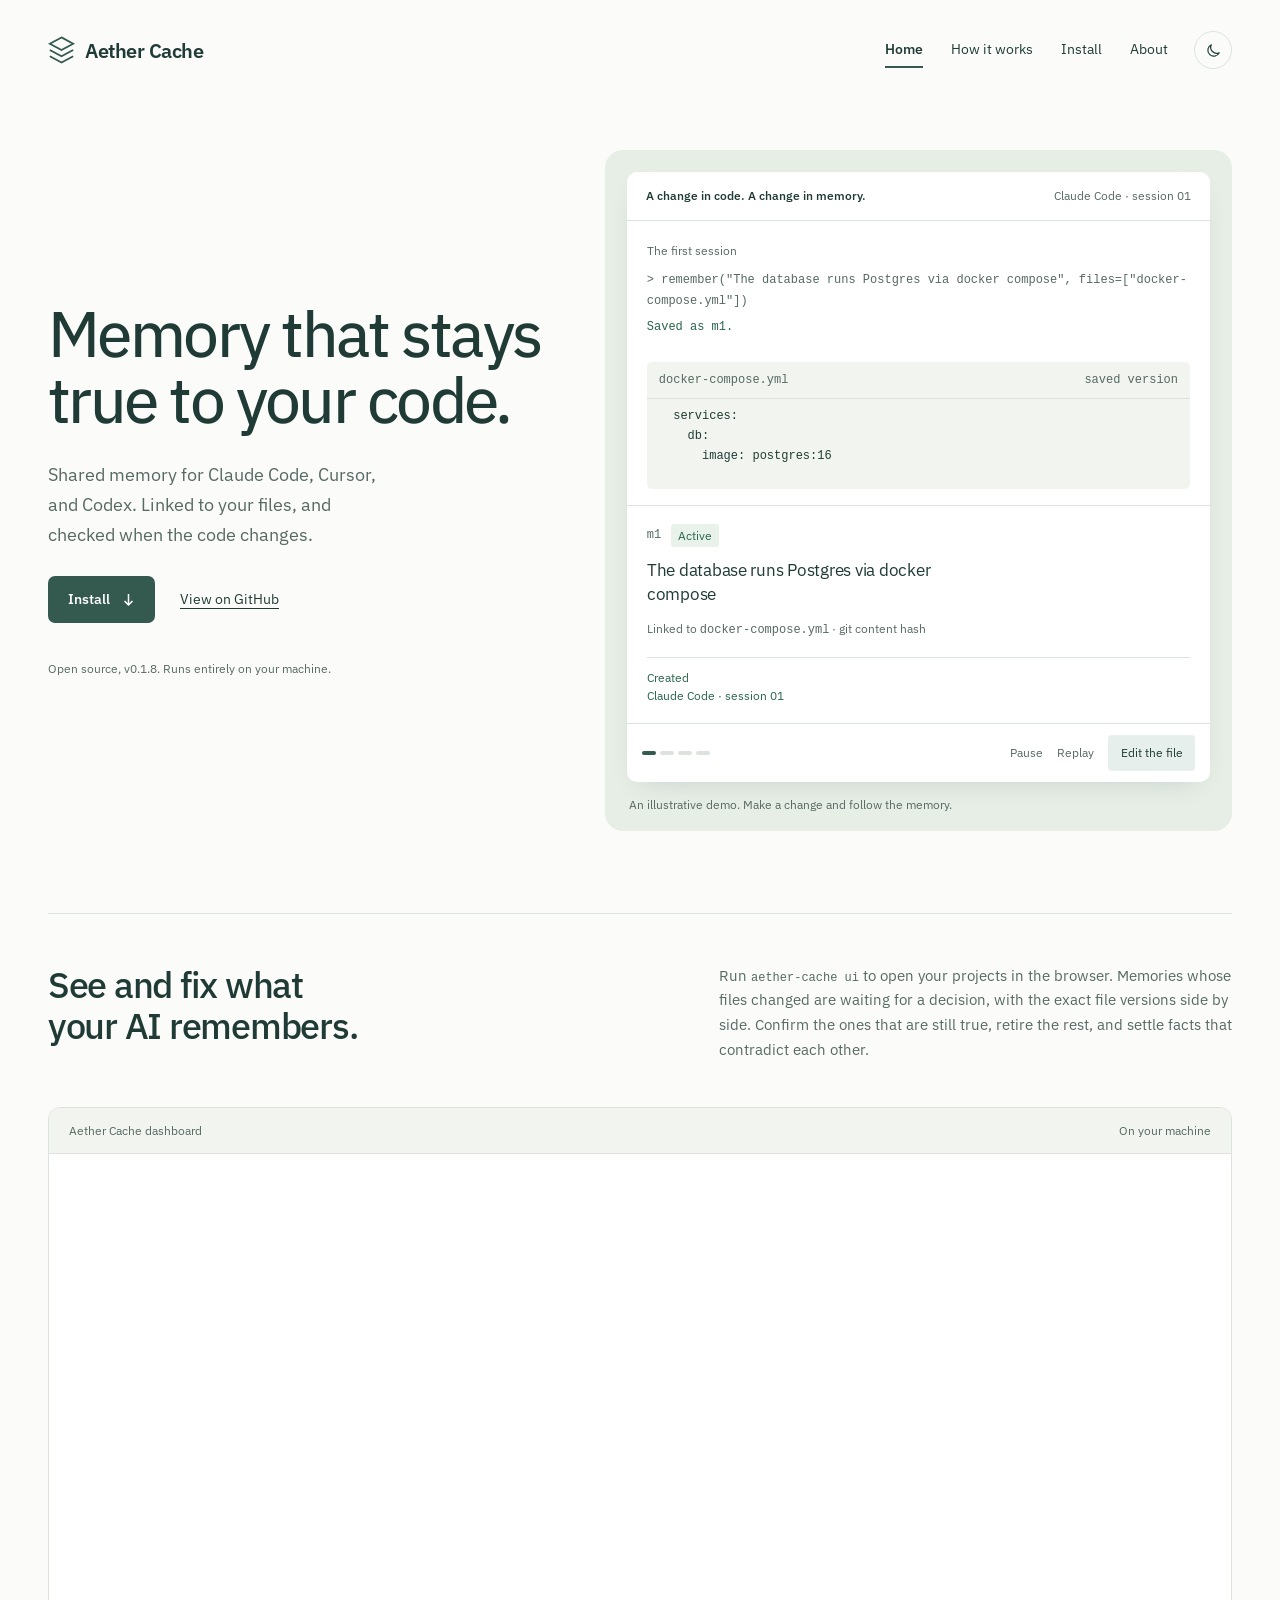
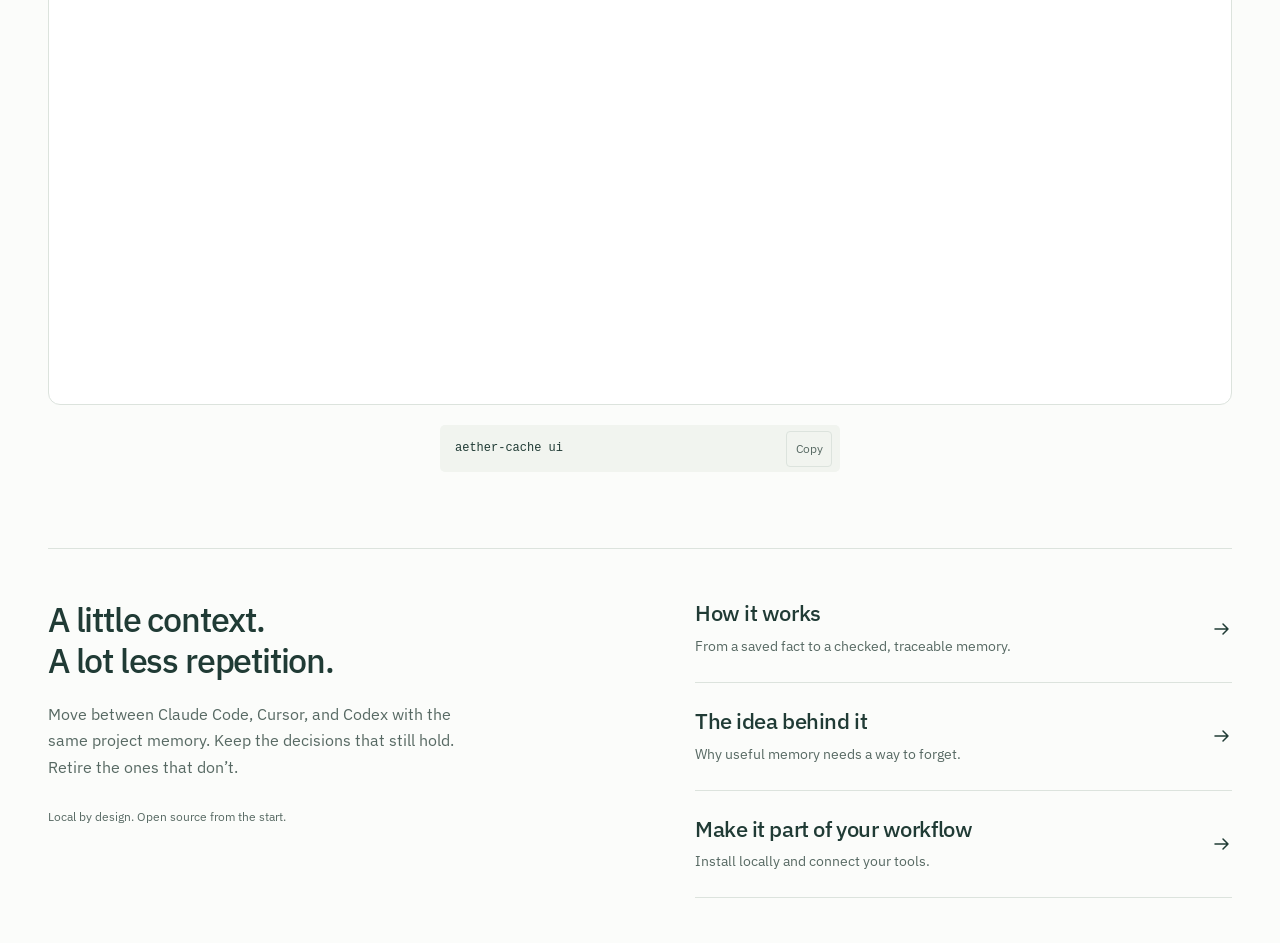
==== commit facbda9b: "0.1.8: Python 3.12 in installers, clearer download messages with a contact link" ====
--- a/docs/index.html
+++ b/docs/index.html
@@ -153,7 +153,7 @@
             </div>
           </div>
           <div class="hero-foot">
-            <span>Open source, v0.1.7. Runs entirely on your machine.</span>
+            <span>Open source, v0.1.8. Runs entirely on your machine.</span>
           </div>
         </div>
         <div class="hero-demo">
@@ -392,7 +392,7 @@
             >GitHub</a
           ><a href="https://pypi.org/project/aether-cache/">PyPI</a
           ><a href="https://glama.ai/mcp/servers/anishchugh05/Aether-Cache-Redis-Compatible-Vector-Store">Glama</a
-          ><span>Aether Cache v0.1.7</span>
+          ><span>Aether Cache v0.1.8</span>
         </div>
       </footer>
     </div>
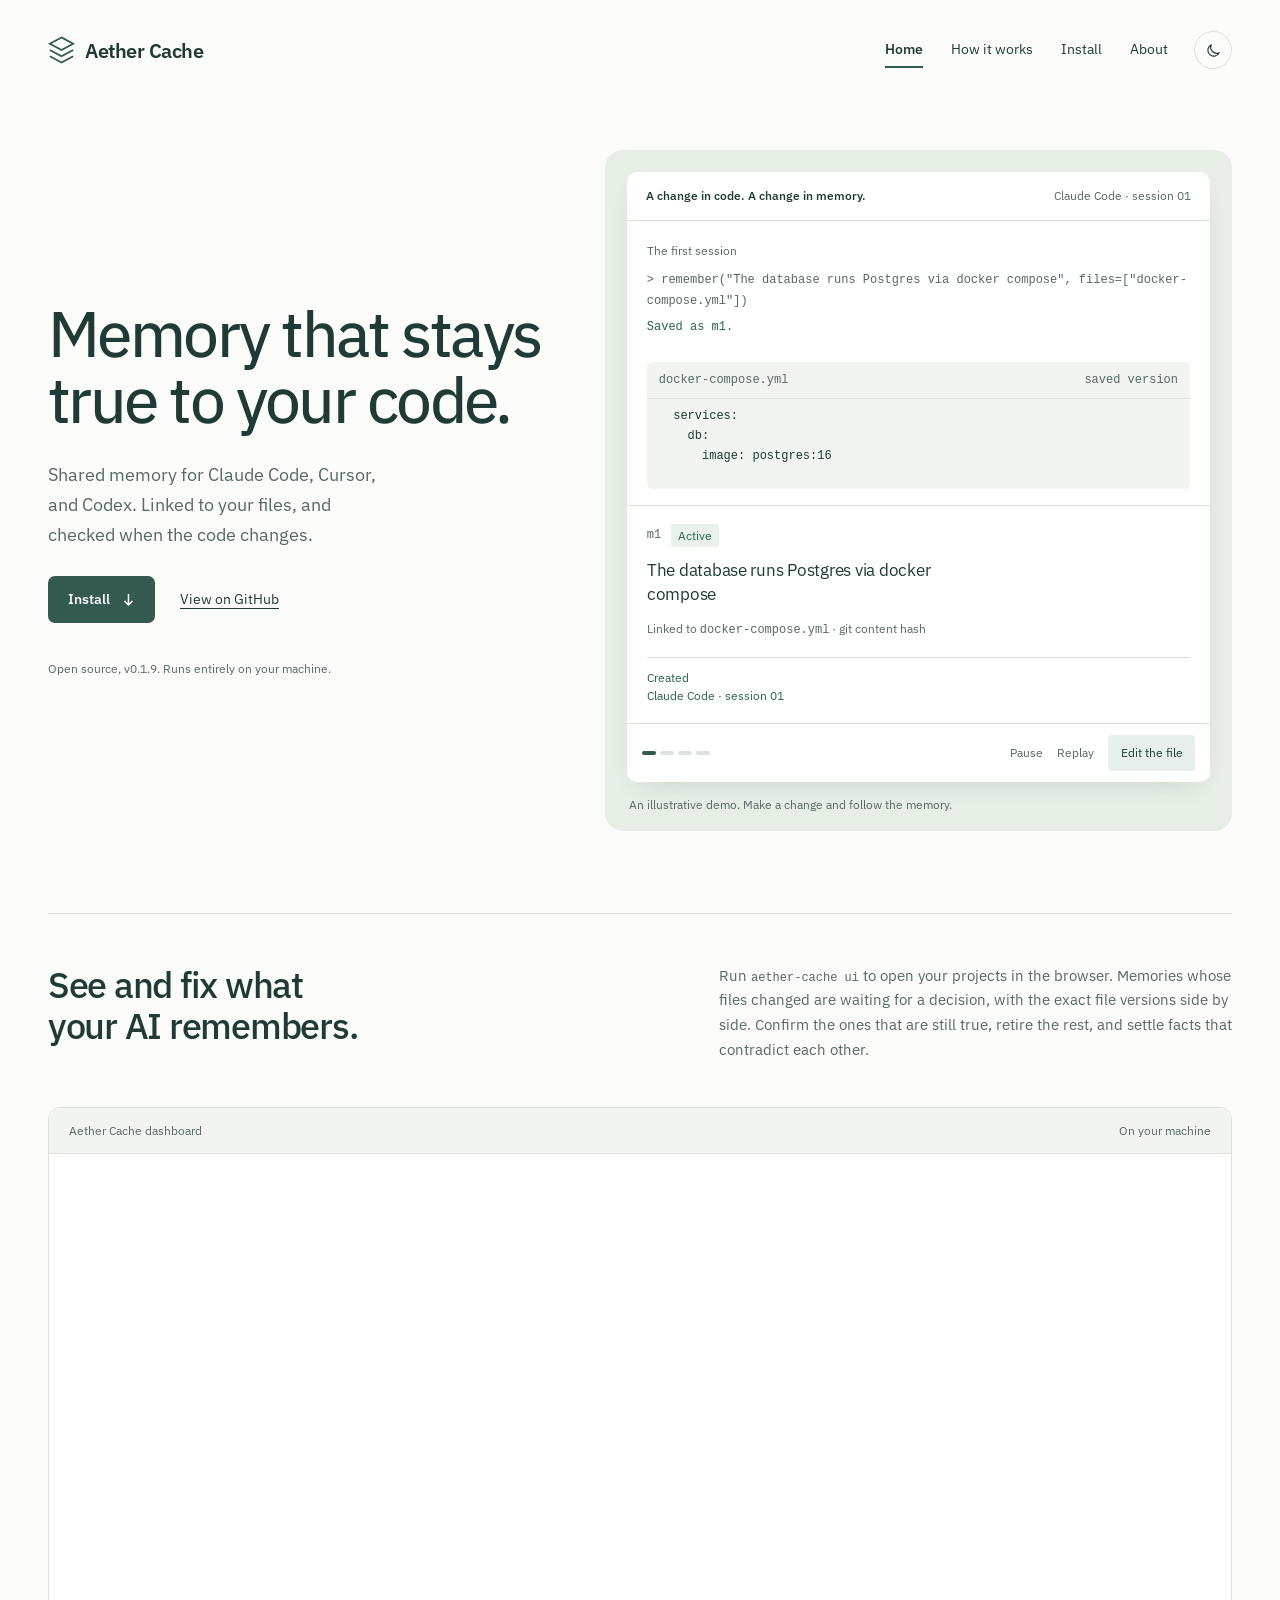
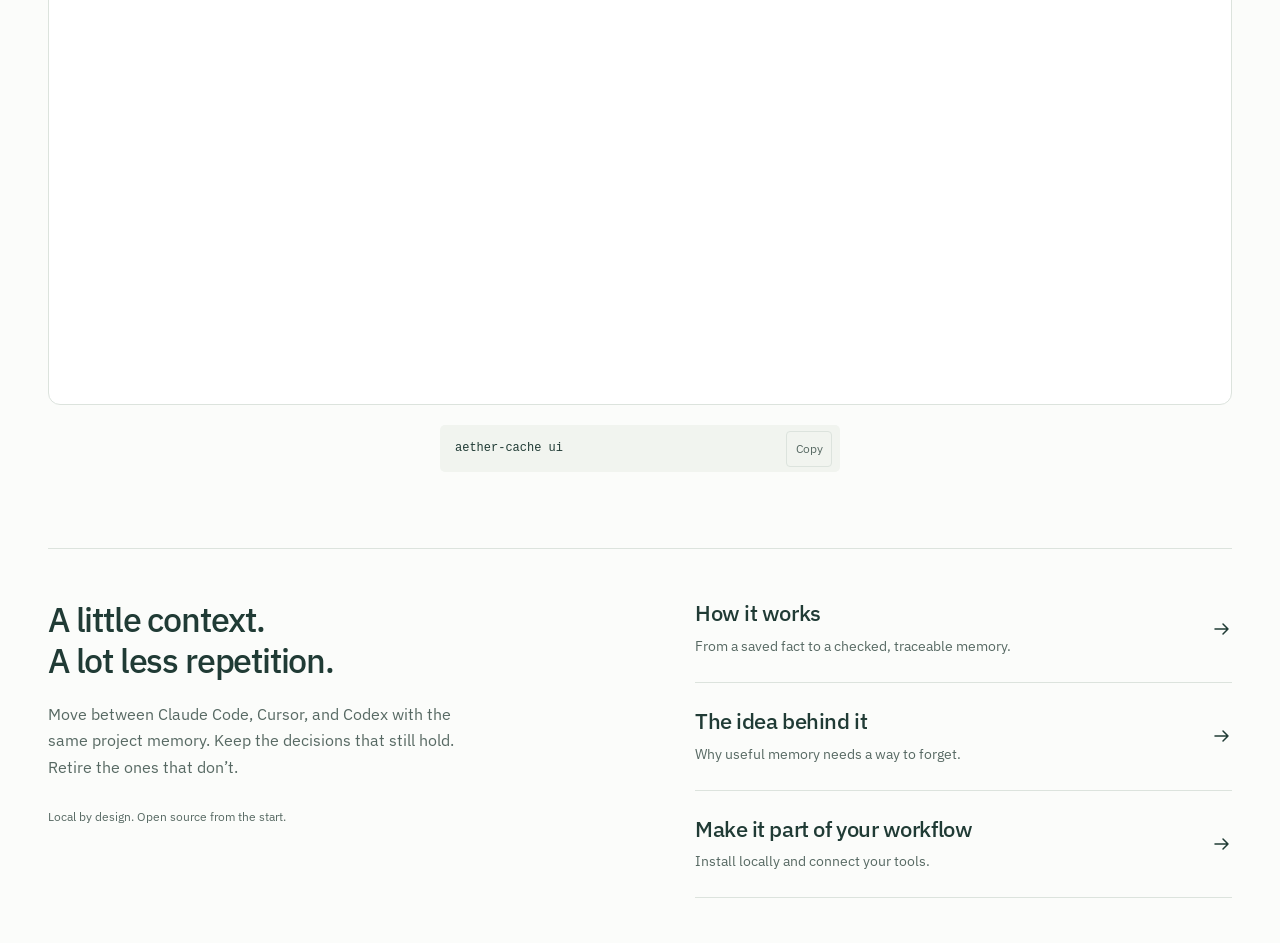
==== commit b2917567: "0.1.9: fast engine start on Windows, Remove project, Node 24 release actions" ====
--- a/docs/index.html
+++ b/docs/index.html
@@ -69,6 +69,8 @@
       name="twitter:image:alt"
       content="Aether Cache. Memory that stays true to your code. A stale-memory review card."
     />
+    <!-- Privacy-friendly visit counts (no cookies): https://aethercache.goatcounter.com -->
+    <script async data-goatcounter="https://aethercache.goatcounter.com/count" src="https://gc.zgo.at/count.js"></script>
   </head>
   <body class="page-index">
     <a class="skip" href="#main">Skip to content</a>
@@ -153,7 +155,7 @@
             </div>
           </div>
           <div class="hero-foot">
-            <span>Open source, v0.1.8. Runs entirely on your machine.</span>
+            <span>Open source, v0.1.9. Runs entirely on your machine.</span>
           </div>
         </div>
         <div class="hero-demo">
@@ -392,7 +394,7 @@
             >GitHub</a
           ><a href="https://pypi.org/project/aether-cache/">PyPI</a
           ><a href="https://glama.ai/mcp/servers/anishchugh05/Aether-Cache-Redis-Compatible-Vector-Store">Glama</a
-          ><span>Aether Cache v0.1.8</span>
+          ><span>Aether Cache v0.1.9</span>
         </div>
       </footer>
     </div>
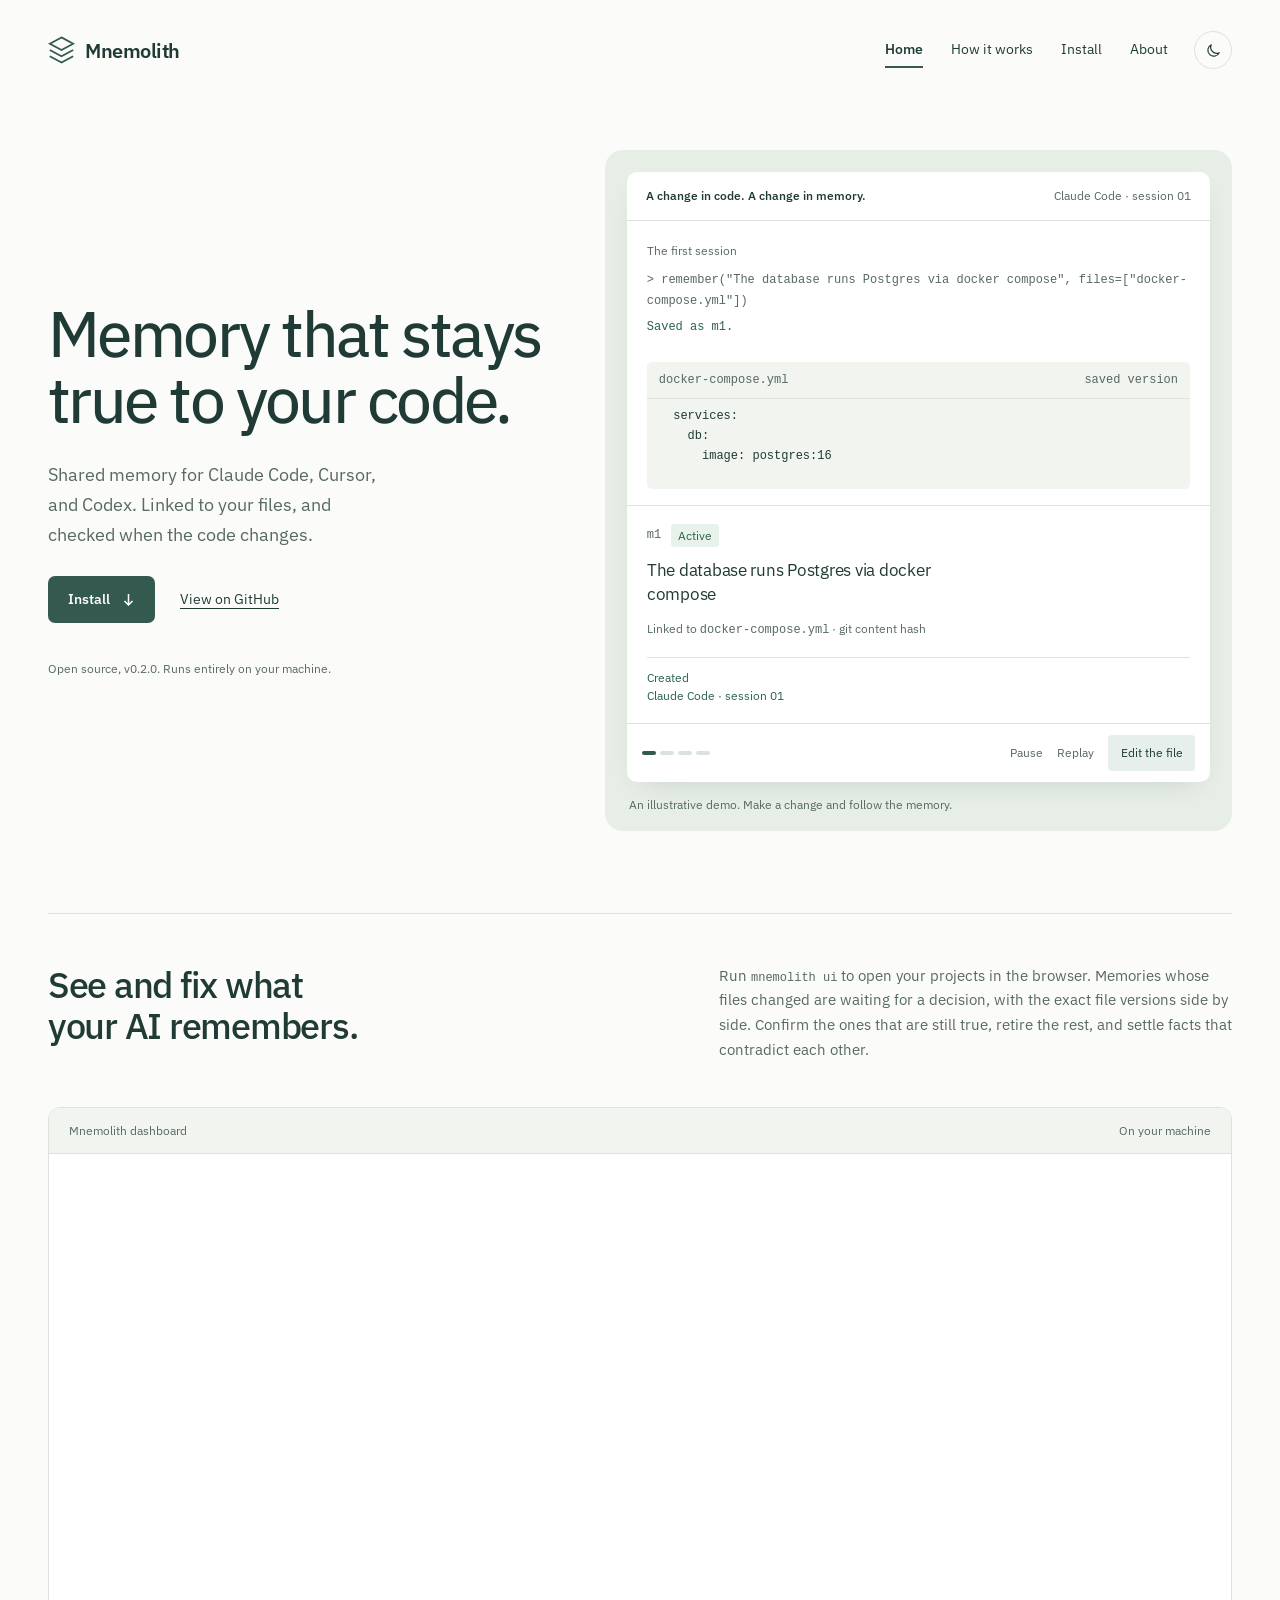
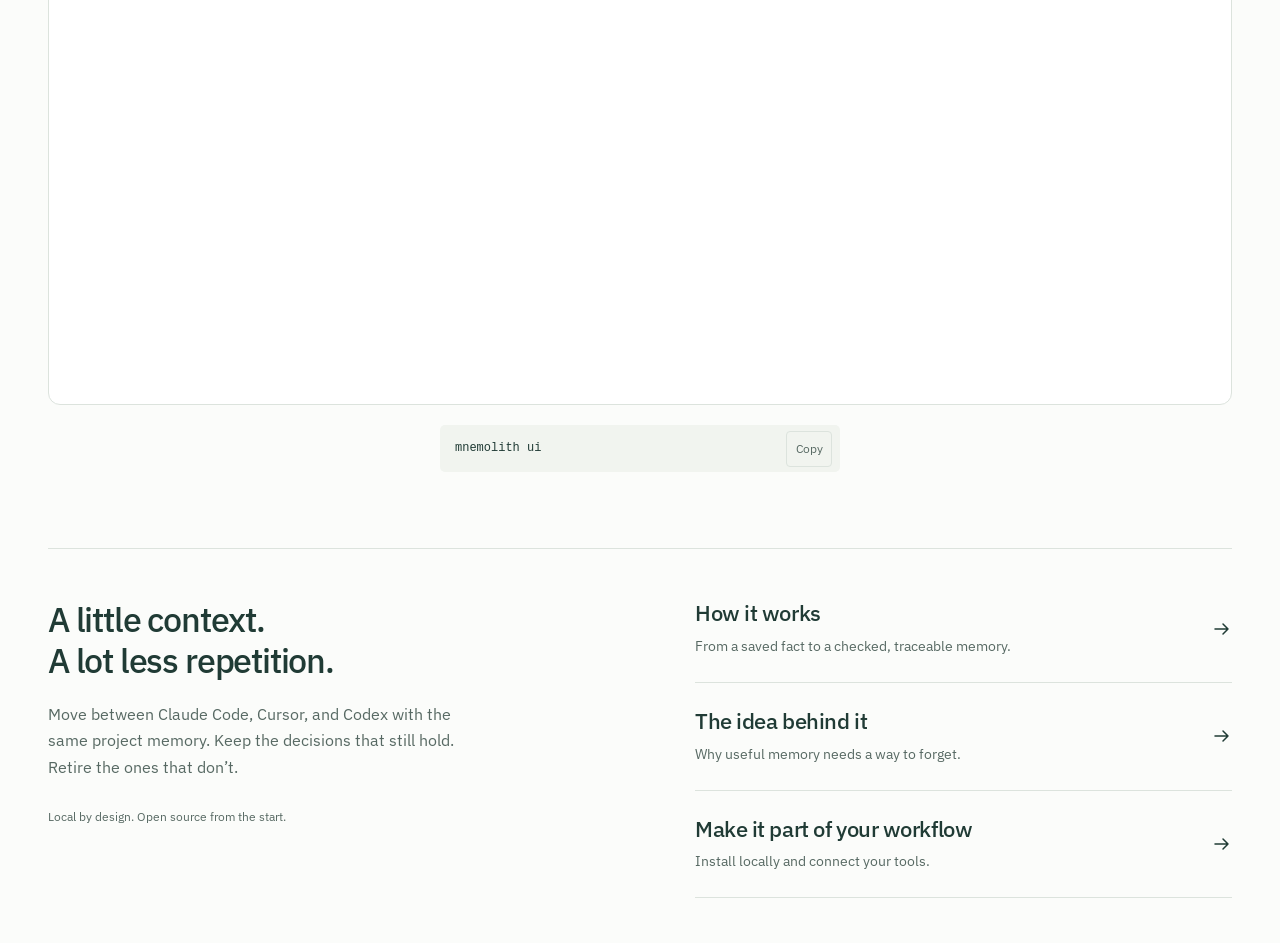
==== commit 2f4b1532: "0.2.0: Aether Cache is now Mnemolith - New name everywhere: the `mnemolith` command and package, das" ====
--- a/docs/index.html
+++ b/docs/index.html
@@ -13,15 +13,15 @@
       content="Shared memory for Claude Code, Cursor, and Codex. Local, open source, and checked against your code."
       name="description"
     />
-    <title>Aether Cache — Memory that stays true to your code</title>
+    <title>Mnemolith — Memory that stays true to your code</title>
     <script>
       try {
-        const t = localStorage.getItem("aether-theme");
+        const t = localStorage.getItem("mnemolith-theme");
         if (t === "light" || t === "dark")
           document.documentElement.dataset.theme = t;
       } catch (e) {}
     </script>
-    <link href="assets/site.css?v=7" rel="stylesheet" />
+    <link href="assets/site.css?v=8" rel="stylesheet" />
     <link
       as="font"
       crossorigin=""
@@ -31,7 +31,7 @@
     />
     <meta
       property="og:title"
-      content="Aether Cache — Memory that stays true to your code"
+      content="Mnemolith — Memory that stays true to your code"
     />
     <meta
       property="og:description"
@@ -40,22 +40,22 @@
     <meta property="og:type" content="website" />
     <meta
       property="og:url"
-      content="https://anishchugh05.github.io/Aether-Cache-Redis-Compatible-Vector-Store/"
+      content="https://mnemolith.dev/"
     />
     <meta
       property="og:image"
-      content="https://anishchugh05.github.io/Aether-Cache-Redis-Compatible-Vector-Store/assets/og-image.png"
+      content="https://mnemolith.dev/assets/og-image.png"
     />
     <meta property="og:image:width" content="1200" />
     <meta property="og:image:height" content="630" />
     <meta
       property="og:image:alt"
-      content="Aether Cache. Memory that stays true to your code. A dashboard card shows a stale memory and the file versions behind it."
+      content="Mnemolith. Memory that stays true to your code. A dashboard card shows a stale memory and the file versions behind it."
     />
     <meta name="twitter:card" content="summary_large_image" />
     <meta
       name="twitter:title"
-      content="Aether Cache — Memory that stays true to your code"
+      content="Mnemolith — Memory that stays true to your code"
     />
     <meta
       name="twitter:description"
@@ -63,11 +63,11 @@
     />
     <meta
       name="twitter:image"
-      content="https://anishchugh05.github.io/Aether-Cache-Redis-Compatible-Vector-Store/assets/og-image.png"
+      content="https://mnemolith.dev/assets/og-image.png"
     />
     <meta
       name="twitter:image:alt"
-      content="Aether Cache. Memory that stays true to your code. A stale-memory review card."
+      content="Mnemolith. Memory that stays true to your code. A stale-memory review card."
     />
     <!-- Privacy-friendly visit counts (no cookies): https://aethercache.goatcounter.com -->
     <script async data-goatcounter="https://aethercache.goatcounter.com/count" src="https://gc.zgo.at/count.js"></script>
@@ -76,7 +76,7 @@
     <a class="skip" href="#main">Skip to content</a>
     <div class="wrap">
       <header class="masthead">
-        <a aria-label="Aether Cache home" class="brand" href="index.html"
+        <a aria-label="Mnemolith home" class="brand" href="index.html"
           ><svg
             aria-hidden="true"
             class="brand-mark"
@@ -93,7 +93,7 @@
               stroke="currentColor"
               stroke-width="2"
             ></path></svg
-          >Aether Cache</a
+          >Mnemolith</a
         >
         <nav aria-label="Main navigation">
           <a aria-current="page" href="index.html">Home</a
@@ -149,13 +149,13 @@
                   ></path></svg></a
               ><a
                 class="text-link"
-                href="https://github.com/anishchugh05/Aether-Cache-Redis-Compatible-Vector-Store"
+                href="https://github.com/anishchugh05/mnemolith"
                 >View on GitHub</a
               >
             </div>
           </div>
           <div class="hero-foot">
-            <span>Open source, v0.1.9. Runs entirely on your machine.</span>
+            <span>Open source, v0.2.0. Runs entirely on your machine.</span>
           </div>
         </div>
         <div class="hero-demo">
@@ -245,7 +245,7 @@
         <div class="section-lead">
           <h2 id="dashboard-title">See and fix what your AI remembers.</h2>
           <p>
-            Run <code>aether-cache ui</code> to open your projects in the
+            Run <code>mnemolith ui</code> to open your projects in the
             browser. Memories whose files changed are waiting for a decision,
             with the exact file versions side by side. Confirm the ones that are
             still true, retire the rest, and settle facts that contradict each
@@ -254,7 +254,7 @@
         </div>
         <figure class="dashboard-window">
           <figcaption class="dashboard-window-bar">
-            <span>Aether Cache dashboard</span><span>On your machine</span>
+            <span>Mnemolith dashboard</span><span>On your machine</span>
           </figcaption>
           <picture data-theme-picture>
             <source
@@ -284,16 +284,16 @@
               height="900"
               loading="lazy"
               decoding="async"
-              alt="Aether Cache dashboard showing two memories flagged as stale because docker-compose.yml and ci.yml changed, with saved and current file versions, plus one possible contradiction to resolve."
+              alt="Mnemolith dashboard showing two memories flagged as stale because docker-compose.yml and ci.yml changed, with saved and current file versions, plus one possible contradiction to resolve."
             />
           </picture>
         </figure>
         <div class="code-block dashboard-command">
-          <pre>aether-cache ui</pre>
+          <pre>mnemolith ui</pre>
           <button
             type="button"
             class="copy-button"
-            data-copy="aether-cache ui"
+            data-copy="mnemolith ui"
             aria-label="Copy dashboard command"
           >
             Copy
@@ -386,15 +386,15 @@
         <span>© 2026 Anish Chugh</span>
         <div class="footer-links">
           <a href="install.html#faq">FAQ</a
-          ><a href="https://github.com/anishchugh05/Aether-Cache-Redis-Compatible-Vector-Store/blob/main/LICENSE"
+          ><a href="https://github.com/anishchugh05/mnemolith/blob/main/LICENSE"
             >License</a
           ><a href="install.html#contact">Contact</a
           ><a
-            href="https://github.com/anishchugh05/Aether-Cache-Redis-Compatible-Vector-Store"
+            href="https://github.com/anishchugh05/mnemolith"
             >GitHub</a
-          ><a href="https://pypi.org/project/aether-cache/">PyPI</a
-          ><a href="https://glama.ai/mcp/servers/anishchugh05/Aether-Cache-Redis-Compatible-Vector-Store">Glama</a
-          ><span>Aether Cache v0.1.9</span>
+          ><a href="https://pypi.org/project/mnemolith/">PyPI</a
+          ><a href="https://glama.ai/mcp/servers/anishchugh05/mnemolith">Glama</a
+          ><span>Mnemolith v0.2.0</span>
         </div>
       </footer>
     </div>
@@ -404,6 +404,6 @@
       id="copy-status"
       role="status"
     ></div>
-    <script defer="" src="assets/site.js?v=7"></script>
+    <script defer="" src="assets/site.js?v=8"></script>
   </body>
 </html>
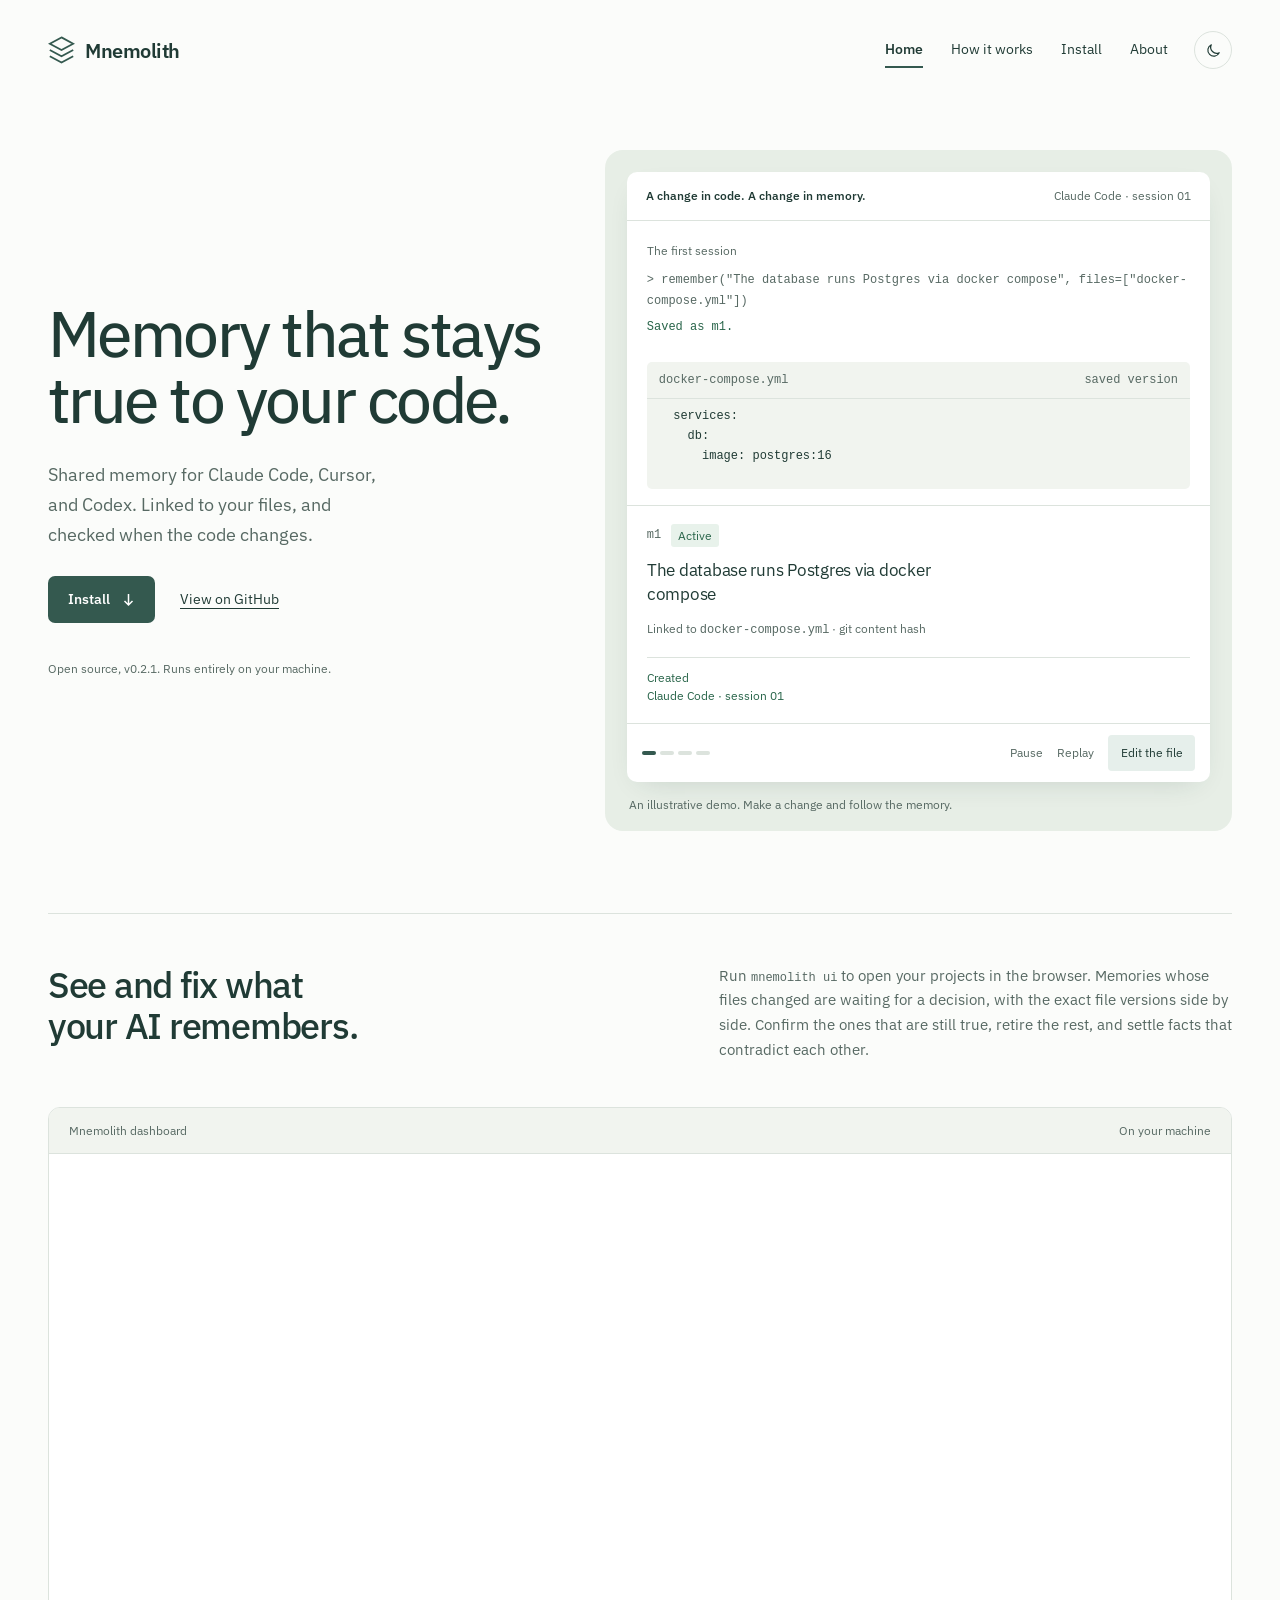
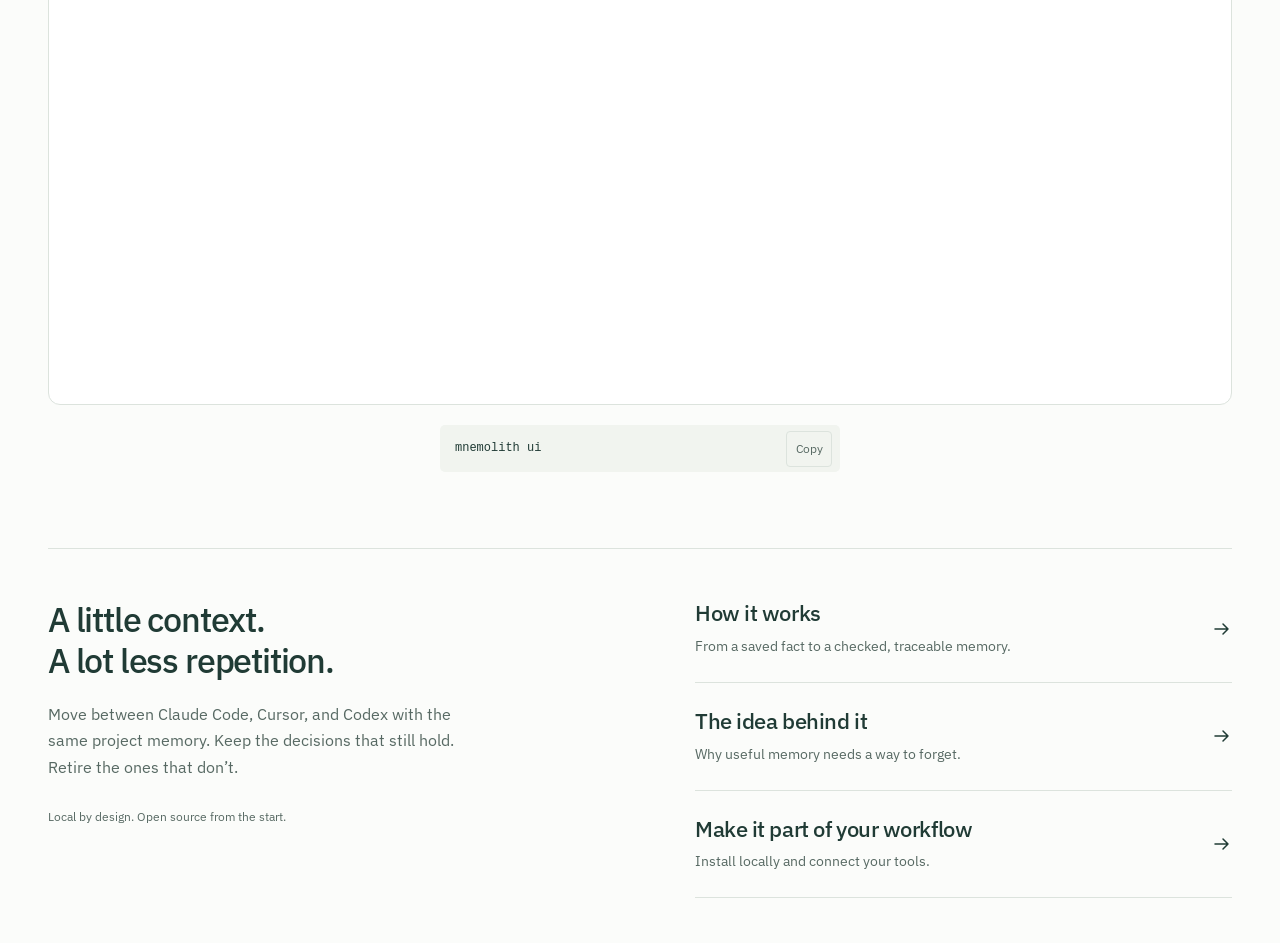
==== commit d316603a: "0.2.1: retiring a memory can say what's true now, and the AI is told what changed - Dashboard: Retir" ====
--- a/docs/index.html
+++ b/docs/index.html
@@ -155,7 +155,7 @@
             </div>
           </div>
           <div class="hero-foot">
-            <span>Open source, v0.2.0. Runs entirely on your machine.</span>
+            <span>Open source, v0.2.1. Runs entirely on your machine.</span>
           </div>
         </div>
         <div class="hero-demo">
@@ -394,7 +394,7 @@
             >GitHub</a
           ><a href="https://pypi.org/project/mnemolith/">PyPI</a
           ><a href="https://glama.ai/mcp/servers/anishchugh05/mnemolith">Glama</a
-          ><span>Mnemolith v0.2.0</span>
+          ><span>Mnemolith v0.2.1</span>
         </div>
       </footer>
     </div>
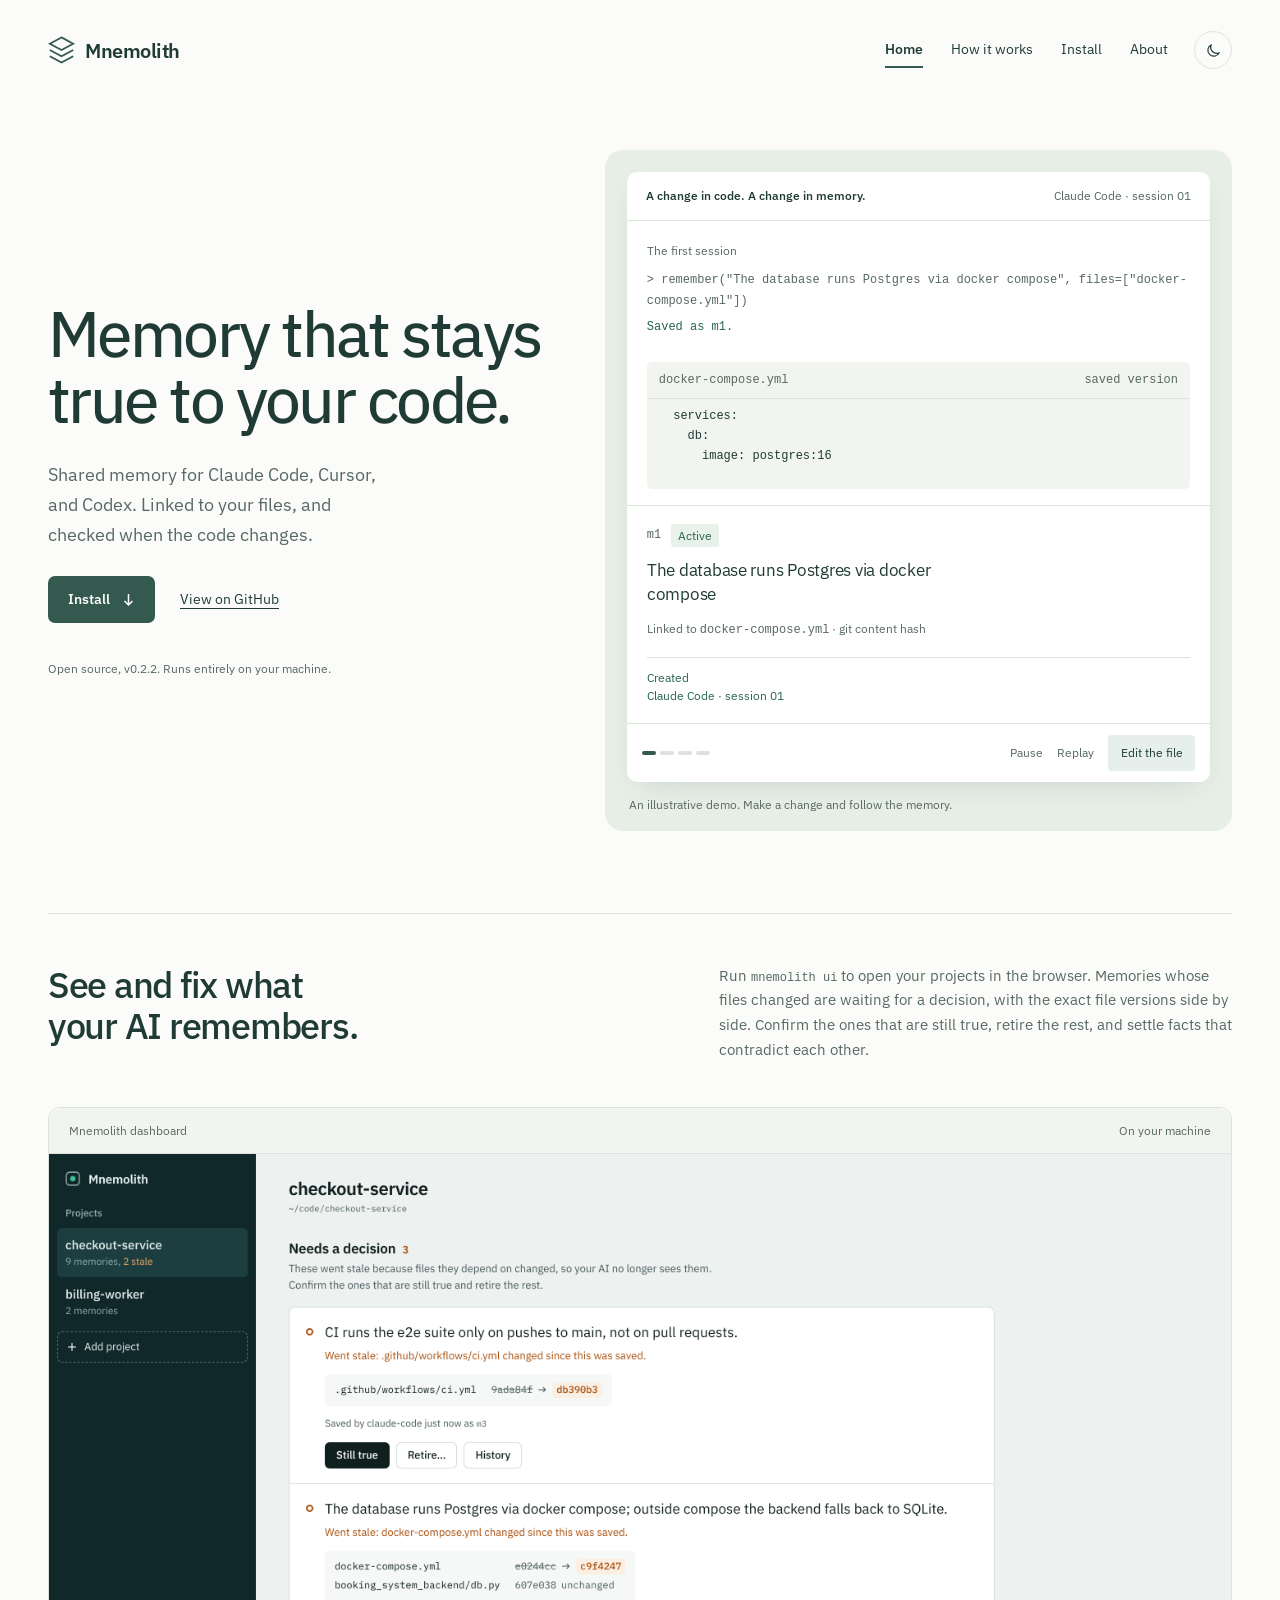
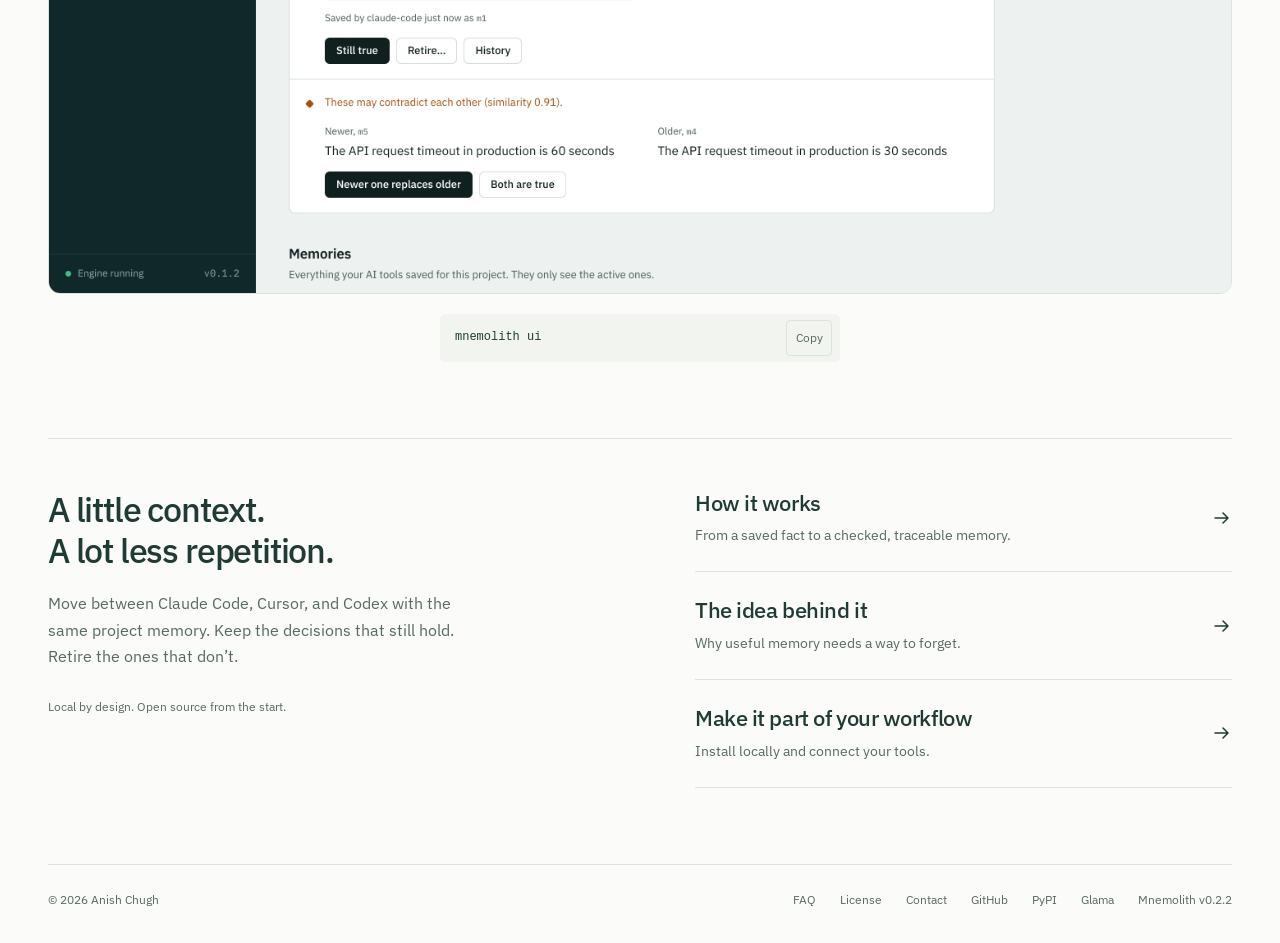
==== commit 8d349416: "0.2.2: `mnemolith remove` removes a project from the terminal Same as Remove project in the dashboar" ====
--- a/docs/index.html
+++ b/docs/index.html
@@ -155,7 +155,7 @@
             </div>
           </div>
           <div class="hero-foot">
-            <span>Open source, v0.2.1. Runs entirely on your machine.</span>
+            <span>Open source, v0.2.2. Runs entirely on your machine.</span>
           </div>
         </div>
         <div class="hero-demo">
@@ -394,7 +394,7 @@
             >GitHub</a
           ><a href="https://pypi.org/project/mnemolith/">PyPI</a
           ><a href="https://glama.ai/mcp/servers/anishchugh05/mnemolith">Glama</a
-          ><span>Mnemolith v0.2.1</span>
+          ><span>Mnemolith v0.2.2</span>
         </div>
       </footer>
     </div>
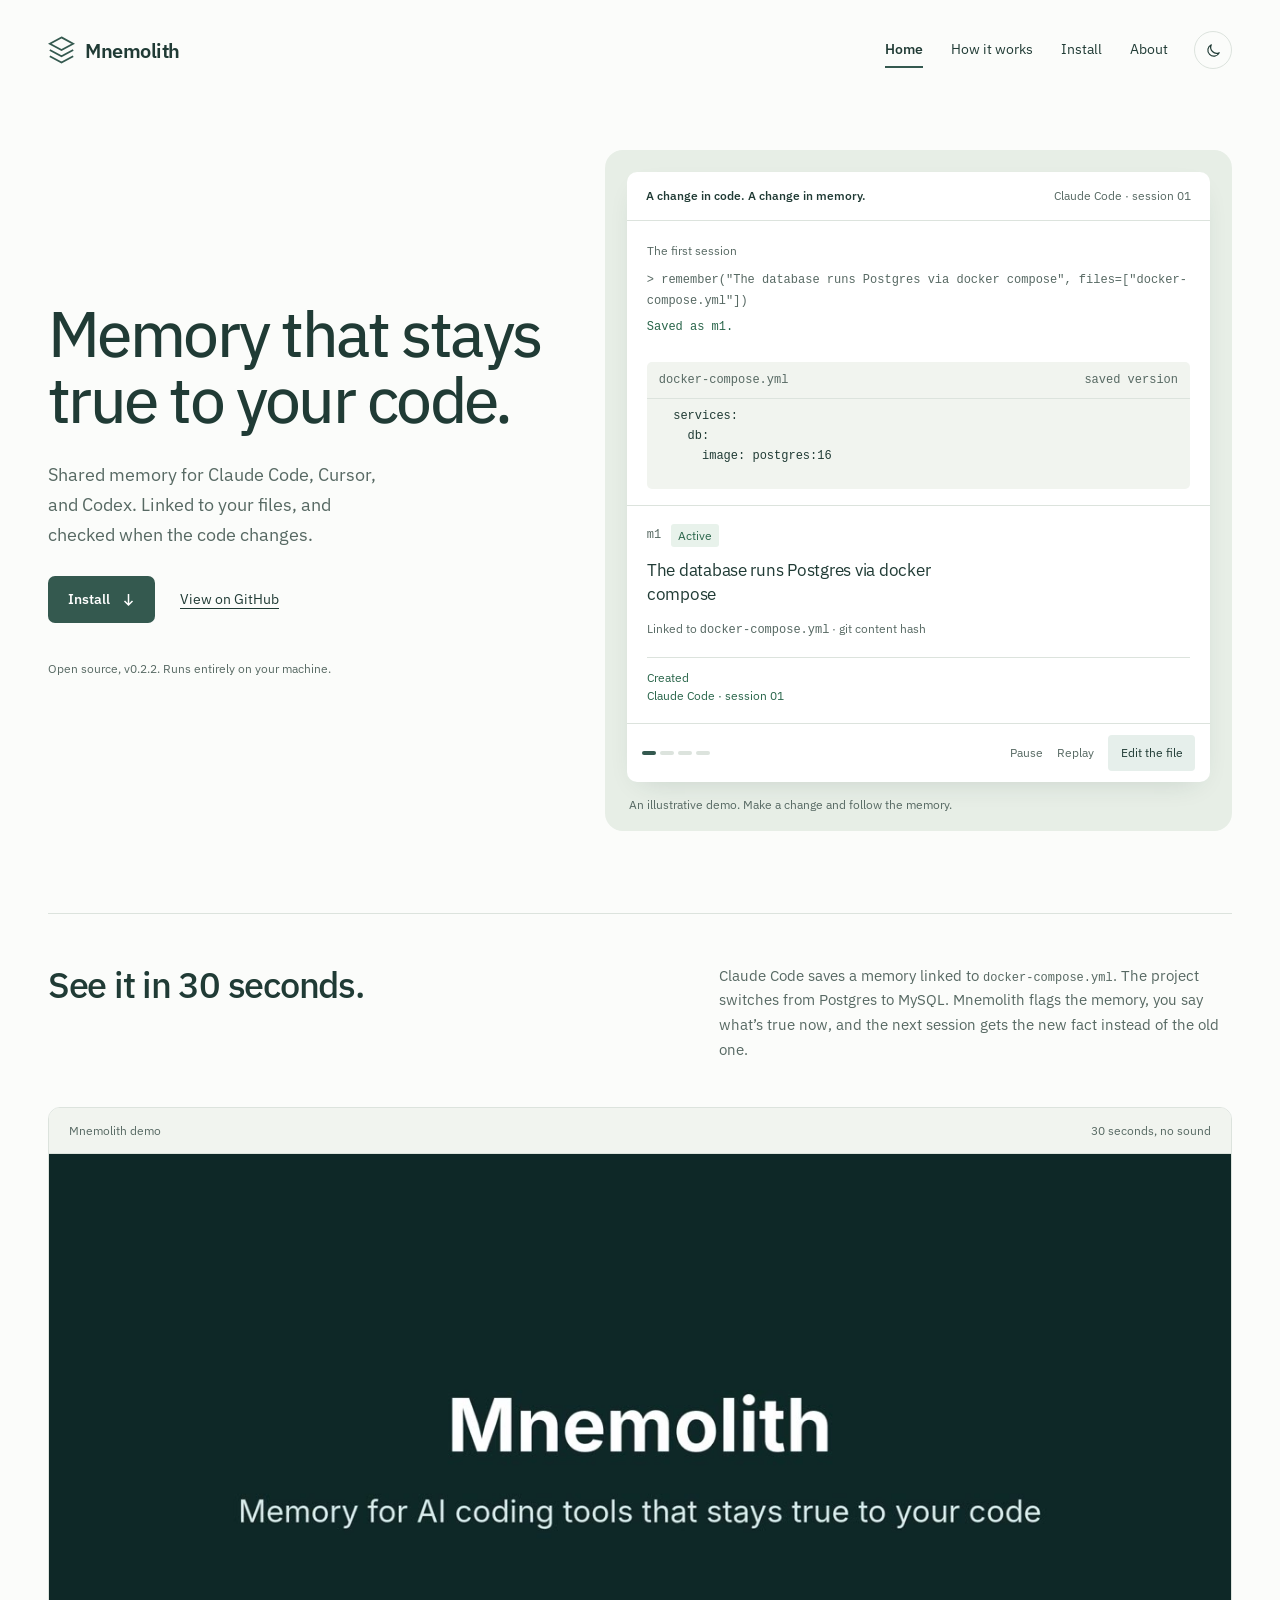
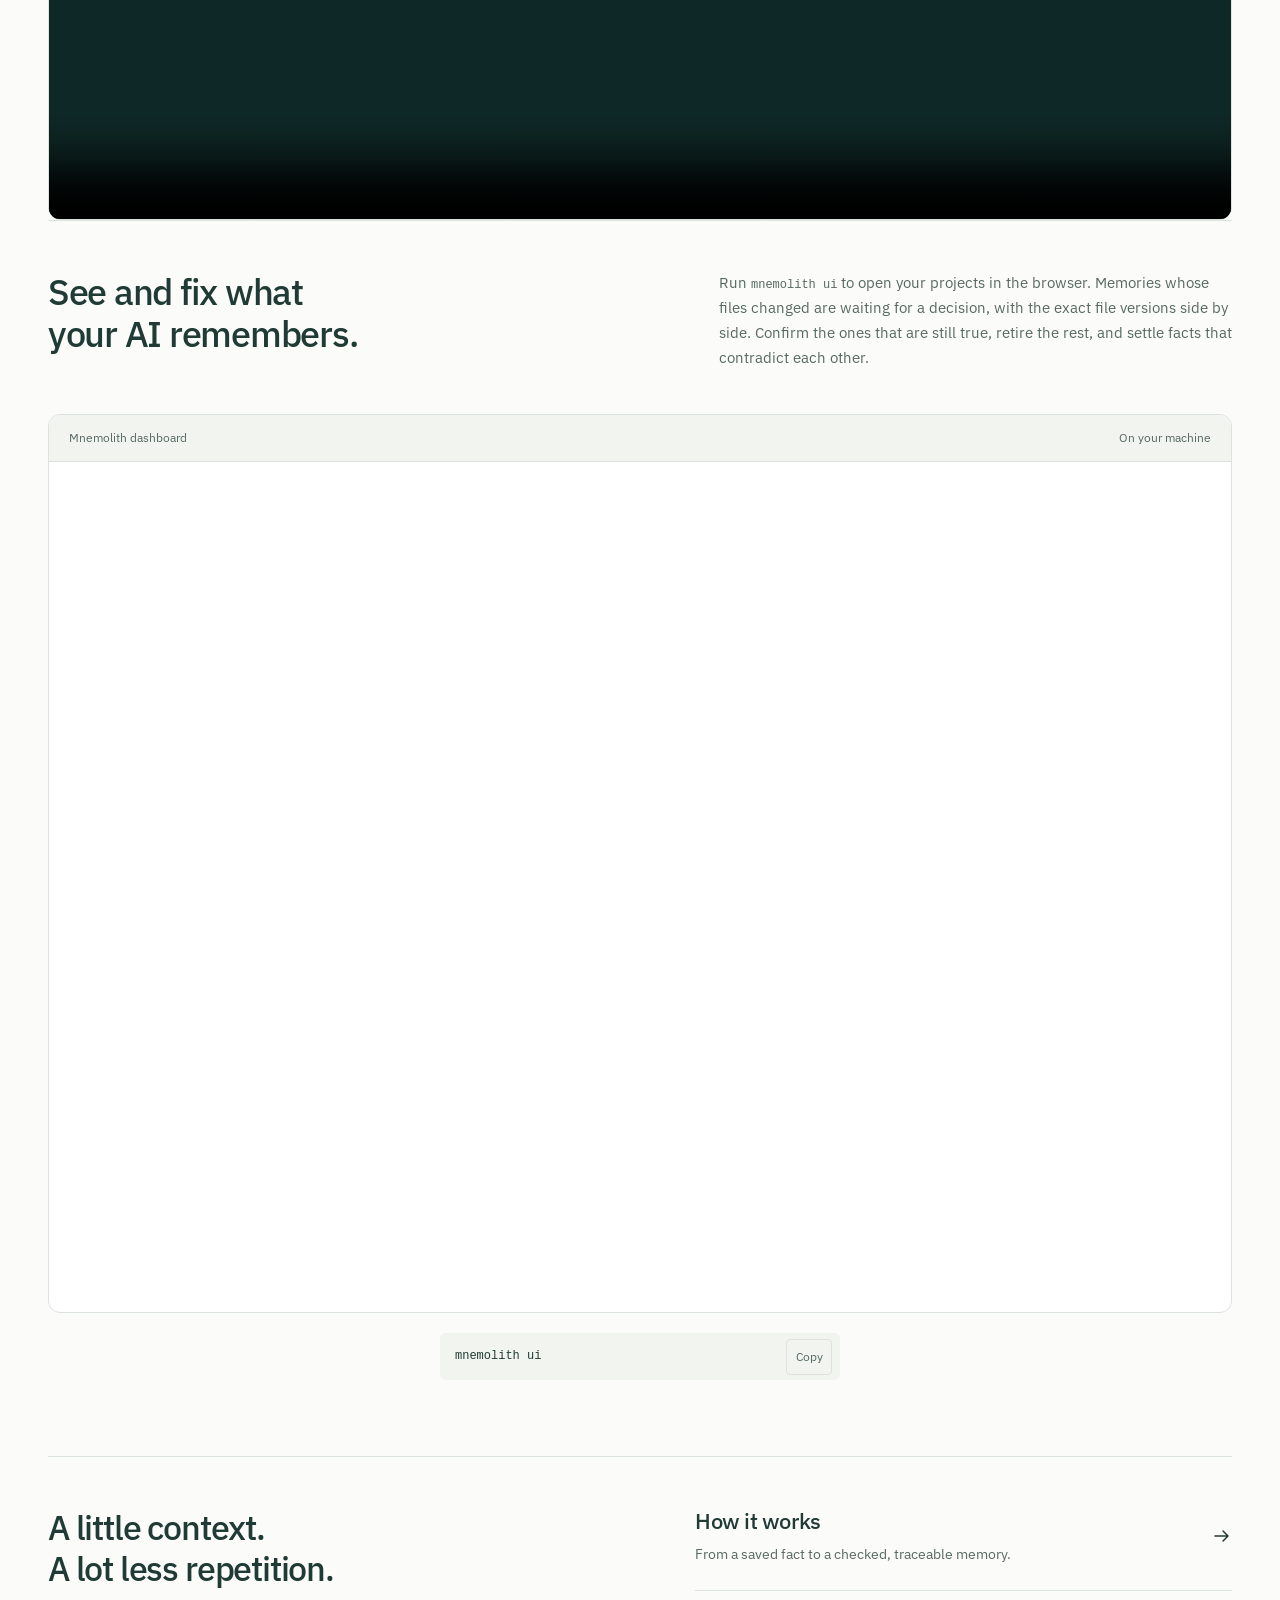
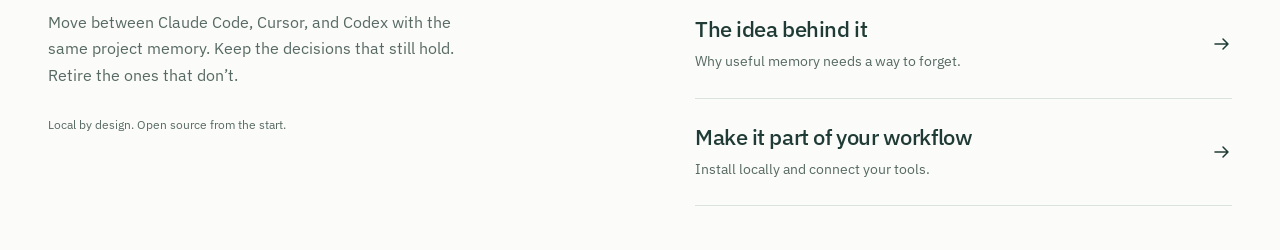
==== commit d51b40f5: "Website and README: 30-second demo video - Homepage: "See it in 30 seconds" section with the demo (m" ====
--- a/docs/index.html
+++ b/docs/index.html
@@ -21,7 +21,7 @@
           document.documentElement.dataset.theme = t;
       } catch (e) {}
     </script>
-    <link href="assets/site.css?v=8" rel="stylesheet" />
+    <link href="assets/site.css?v=9" rel="stylesheet" />
     <link
       as="font"
       crossorigin=""
@@ -241,6 +241,36 @@
           role="status"
         ></div>
       </section>
+      <section class="dashboard-section demo-section wrap" aria-labelledby="demo-title">
+        <div class="section-lead">
+          <h2 id="demo-title">See it in 30 seconds.</h2>
+          <p>
+            Claude Code saves a memory linked to <code>docker-compose.yml</code>.
+            The project switches from Postgres to MySQL. Mnemolith flags the
+            memory, you say what&rsquo;s true now, and the next session gets the
+            new fact instead of the old one.
+          </p>
+        </div>
+        <figure class="dashboard-window">
+          <figcaption class="dashboard-window-bar">
+            <span>Mnemolith demo</span><span>30 seconds, no sound</span>
+          </figcaption>
+          <video
+            class="demo-video"
+            src="assets/mnemolith-demo.mp4"
+            poster="assets/mnemolith-demo-poster.jpg"
+            width="1920"
+            height="1080"
+            autoplay
+            muted
+            loop
+            playsinline
+            controls
+            preload="metadata"
+            aria-label="Demo: Claude Code saves a memory that the database is Postgres. After docker-compose.yml switches to MySQL, Mnemolith flags the memory, the user records that the database is now MySQL, and a new Claude session answers MySQL."
+          ></video>
+        </figure>
+      </section>
       <section class="dashboard-section wrap" aria-labelledby="dashboard-title">
         <div class="section-lead">
           <h2 id="dashboard-title">See and fix what your AI remembers.</h2>
@@ -404,6 +434,6 @@
       id="copy-status"
       role="status"
     ></div>
-    <script defer="" src="assets/site.js?v=8"></script>
+    <script defer="" src="assets/site.js?v=9"></script>
   </body>
 </html>
--- a/docs/assets/site.css
+++ b/docs/assets/site.css
@@ -2161,6 +2161,15 @@
   max-width: 1440px;
   height: auto;
 }
+.dashboard-window video {
+  display: block;
+  width: 100%;
+  height: auto;
+  background: #10282a;
+}
+.demo-section {
+  padding-bottom: 0;
+}
 .dashboard-command {
   width: min(100%, 400px);
   margin: 20px auto 0;
